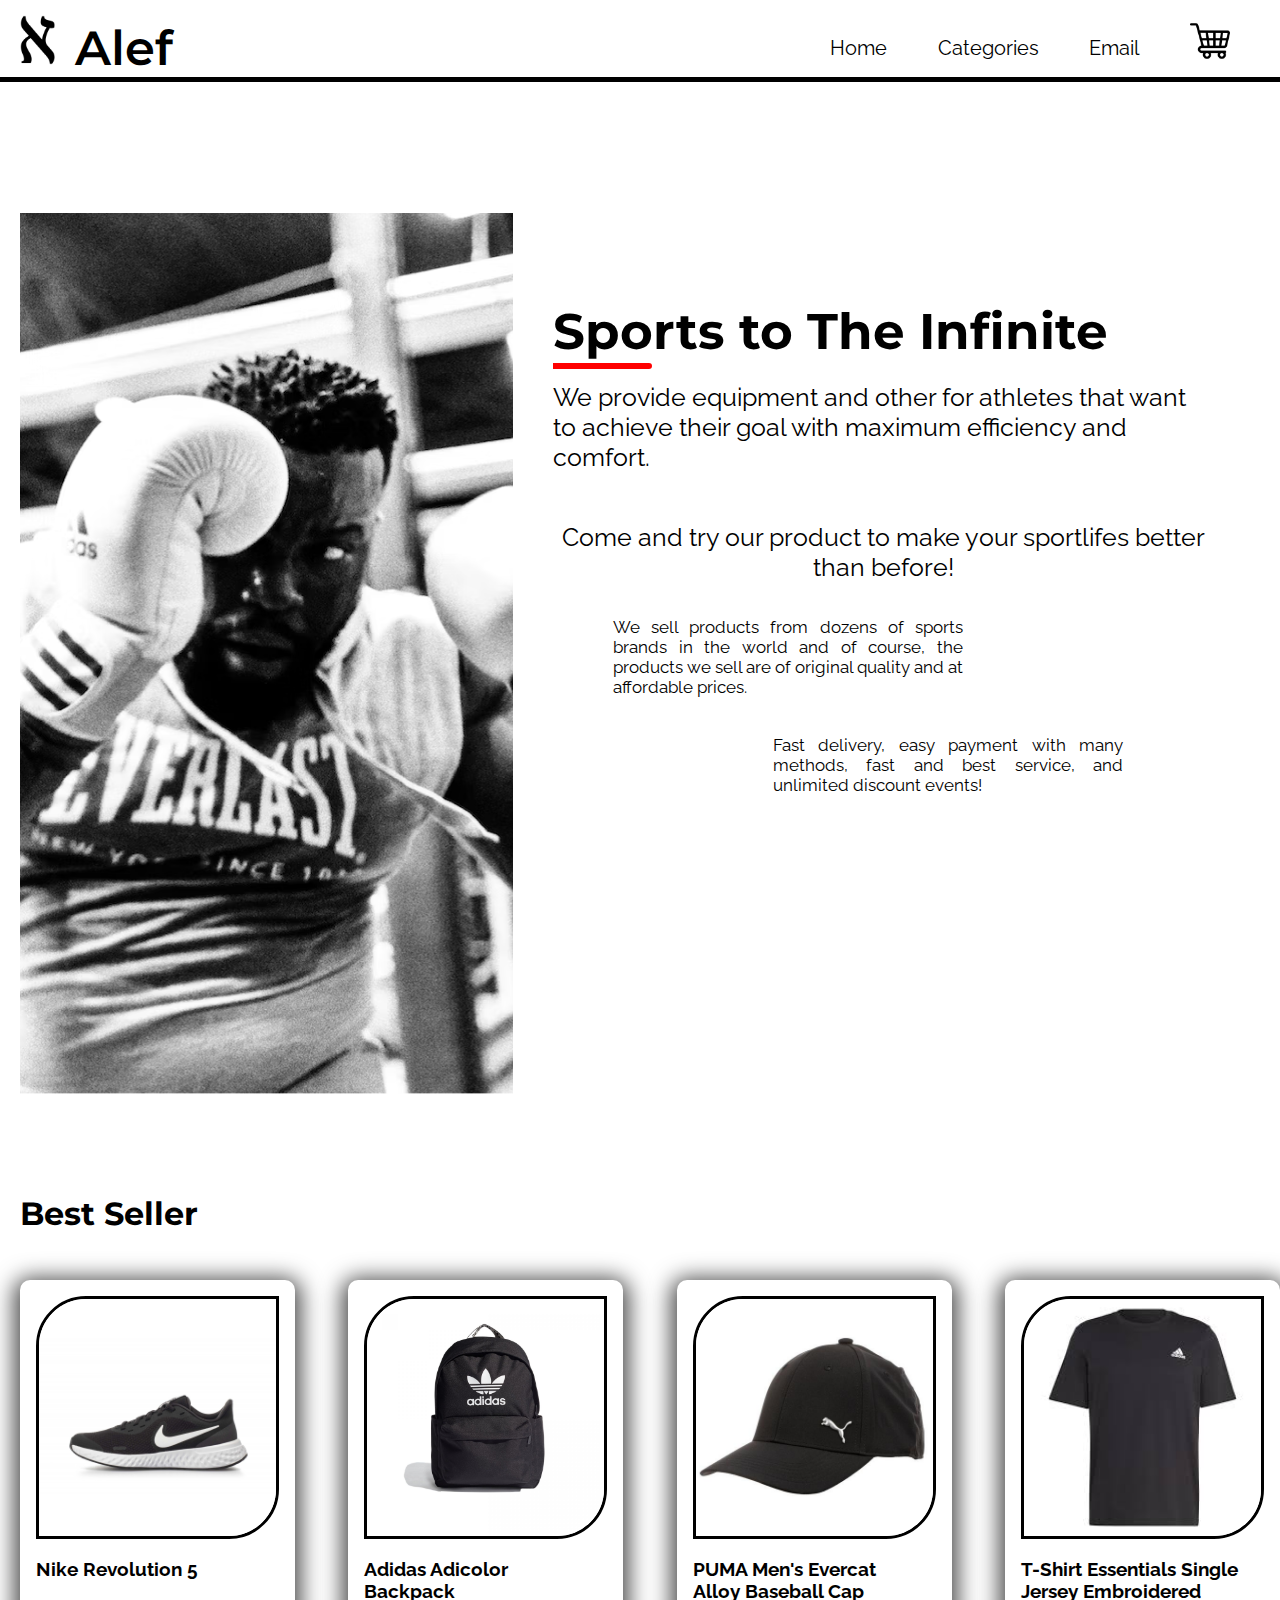
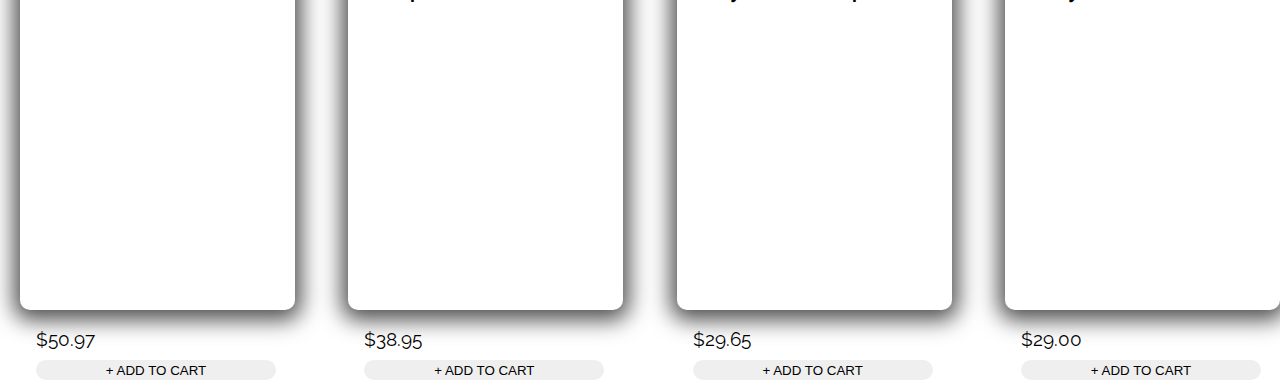
==== pages/index.html @ 3ddbd080 "adding card" ====
<!DOCTYPE html>
<html lang="en">
  <head>
    <meta charset="UTF-8" />
    <meta http-equiv="X-UA-Compatible" content="IE=edge" />
    <meta name="viewport" content="width=device-width, initial-scale=1.0" />
    <title>Alef</title>
    <script src="/Cart.js"></script>
    <link rel="stylesheet" href="/styles.css" />
  </head>
  <body>
    <nav class="navbar">
      <div class="logos">
        <img src="/logos/alev.png" alt="logocoy" class="navlogo" />
        <p class="titlebar">Alef</p>
      </div>
      <div class="navul">
        <a href="#">Home</a>
        <a href="#">Categories</a>
        <a href="#">Email</a>
        <img
          src="/img/shopping-cart.png"
          alt="cart.png"
          id="cartlogo"
          onclick="visi()"
        />
      </div>
    </nav>
    <div class="minicart-items container" id="pop">
      <div class="cart-row cart-titles">
        <h3 class="cart-column">Product</h3>
        <h3 class="cart-column">Name</h3>
        <h3 class="cart-column">Price</h3>
      </div>
      <div class="cart-row">
        <img src="/img/saaaa.jpg" alt="" class="cart-img cart-column" />
        <p class="productname cart-column">Alt-Red</p>
        <p class="price cart-column">$29.99</p>
      </div>
      <div class="cart-row">
        <img src="/img/INter.jpg" alt="" class="cart-img cart-column" />
        <p class="productname cart-column">70-Yunika</p>
        <p class="price cart-column">$15.50</p>
      </div>
      <div class="minicart-footer">
        <div class="Tprice">
          <h1>Total</h1>
          <h2 class="Resprice">$47.00</h2>
        </div>
        <div class="Fbuttons">
          <a href="#" class="whab">Checkout</a>
          <button class="whab btn-danger">Remove All</button>
        </div>
      </div>
    </div>
    <content>
      <div class="content-container">
        <img src="/img/image 3.png" alt="img.png" />
        <div class="right-side">
          <h1>Sports to The Infinite</h1>
          <p>
            We provide equipment and other for athletes that want to achieve
            their goal with maximum efficiency and comfort.
          </p>
          <p class="paragraf-top">
            Come and try our product to make your sportlifes better than before!
          </p><br>
          <div class="paragraf-bottom">
            <p id="p1">
              We sell products from dozens of sports brands in the world and of course, the products we sell are of original quality and at affordable prices.
            </p>
            <br>
            <p id="p2">
              Fast delivery, easy payment with many methods, fast and best service, and unlimited discount events!
            </p>
          </div>
        </div>
      </div>

      <div class="card">
        <h1>Best Seller</h1>
        <div class="card-container">
          <div class="first-card">
            <img src="/img/Nike Revolution 5.jpg" alt="nike.png">
            <h3 class="title-card-column">Nike Revolution 5</h3>
            <p class="price-card-column">$50.97</p>
            <button class="button-card-column">+ ADD TO CART</button>
          </div>
          <div class="second-card">
            <img src="/img/Adidas Adicolor Backpack.jpg" alt="adidas.png">
            <h3 class="title-card-column">Adidas Adicolor Backpack</h3>
            <p class="price-card-column">$38.95</p>
            <button class="button-card-column">+ ADD TO CART</button>
          </div>
          <div class="third-card">
            <img src="/img/PUMA Men's Evercat Alloy.jpg" alt="PUMA.png">
            <h3 class="title-card-column">PUMA Men's Evercat Alloy Baseball Cap</h3>
            <p class="price-card-column">$29.65</p>
            <button class="button-card-column">+ ADD TO CART</button>
          </div>
          <div class="fourth-card">
            <img src="/img/T-Shirt Essentials Single Jersey Embroidered Small Logo.jpg" alt="">
            <h3 class="title-card-column">T-Shirt Essentials Single Jersey Embroidered</h3>
            <p class="price-card-column">$29.00</p>
            <button class="button-card-column">+ ADD TO CART</button>
          </div>
        </div>
      </div>
      
    </content>
  </body>
</html>
---- styles.css ----
@import url("https://fonts.googleapis.com/css2?family=Montserrat:wght@400;500;600;700&family=Raleway:wght@500;600&display=swap");
*,
*::after,
*::before {
  box-sizing: border-box;
  margin: 0;
}
:root {
  --title-font: "Montserrat", sans-serif;
  --scnd-font: "Raleway", sans-serif;
}
.titlebar {
  font-size: 3rem;
  font-weight: 600;
}
.navlogo {
  height: 50px;
  position: relative;
  margin-right: 20px;
}

.navbar {
  margin-top: 15px;
  font-family: var(--title-font);
  display: flex;
  justify-content: space-between;
  border-bottom: 5px black solid;
  align-items: center;
}
.logos {
  margin-left: 20px;
  display: flex;
  align-items: baseline;
  justify-content: space-evenly;
}
a {
  text-decoration: none;
  color: black;
}
.navul {
  width: 500px;
  font-size: 20px;
  color: black;
  display: flex;
  font-family: var(--scnd-font);
  height: 20px;
  justify-content: space-evenly;
}

#cartlogo {
  height: 40px;
  cursor: pointer;
  transition: all 500ms ease-in-out;
  position: relative;
  bottom: 15px;
}

/*~~~~~~~~~~~~~content 1~~~~~~~~~~~~~~~~~~~*/

.content-container {
  display: flex;
  flex-direction: row;
  margin: 131px 0px 0px 20px;
}

.content-container .right-side {
  padding: 0px 0px 0px 40px;
  margin-top: 7%;
  max-width: 700px;
  z-index: -1;
}

.content-container img {
  width: 493px;
  height: 888px;
}

.content-container .right-side h1 {
  padding-bottom: 20px;
  font-size: 50px;
  font-family: var(--title-font);
  position: relative;
}

.content-container .right-side h1::after {
  content: "";
  border: solid;
  border-color: red;
  border-radius: 0px 100px 100px 0px;
  width: 15%;
  position: absolute;
  display: block;
  margin-top: 1px;
}

.content-container .right-side p {
  font-size: 25px;
  font-family: var(--scnd-font);
}

.content-container .right-side .paragraf-top {
  text-align: center;
  margin-top: 50px;
}

.content-container .right-side .paragraf-bottom {
  max-width: 350px;
  text-align: justify;
  position: relative;
  left: 60px;
  margin-top: 17px;
}

.content-container .right-side .paragraf-bottom #p1 {
  font-size: 17px;
}

.content-container .right-side .paragraf-bottom #p2 {
  font-size: 17px;
  position: relative;
  left: 160px;
  padding-top: 20px;
}

.card {
  font-family: var(--scnd-font);
}

.card h1{
  margin: 93px 0px 47px 20px;
  font-family: var(--title-font);
}

.card-container {
  display: flex;
  justify-content: space-between;
  margin: 0px 0px 0px 20px;
}

.card .card-container h3 {
  max-width: 230px;
}

.card .card-container img {
  width: 243px;
  border: solid black;
  border-radius: 50px 0px 50px 0px;
}

.card-container .first-card {
  height: 70vh;
  padding: 16px;
  border-radius: 10px;
  box-shadow: 0px 4px 22px 6px rgba(0, 0, 0, 0.70);
}

.card-container .second-card {
  height: 70vh;
  padding: 16px;
  border-radius: 10px;
  box-shadow: 0px 4px 22px 6px rgba(0, 0, 0, 0.70);
}

.card-container .third-card {
  height: 70vh;
  padding: 16px;
  border-radius: 10px;
  box-shadow: 0px 4px 22px 6px rgba(0, 0, 0, 0.70);
}

.card-container .fourth-card {
  height: 70vh;
  padding: 16px;
  border-radius: 10px;
  box-shadow: 0px 4px 22px 6px rgba(0, 0, 0, 0.70);
}

.card-container .title-card-column {
  padding-top: 15px;
}

.card-container .price-card-column {
  position: absolute;
  bottom: -1050px;
  font-size: 19px;
}


.card-container .button-card-column {
  border-radius: 15px;
  border-style: none;
  position: absolute;
  width: 240px;
  height: 20px;
  bottom: -1080px;
  justify-content: baseline;
}

.cart-img {
  width: 90px;
}
.minicart-items {
  left: 65%;
  top: 15%;
  visibility: hidden;
  background-color: #eeecec;
  width: 35%;
  padding-top: 0;
  border-radius: 25px;
  border: 5px black solid;
  font-family: var(--scnd-font);
  display: block;
  position: absolute;
  padding: 2rem;
}
.minicart-items.show {
  visibility: visible;
  animation: Fadein 2s both;
}
.minicart-items > :not(:last-child) {
  border-bottom: 2px black solid;
  margin: 0em 0em 2em 0em;
}

@keyframes Fadein {
  from {
    opacity: 0;
  }
  to {
    opacity: 1;
  }
}
.cart-row {
  font-size: 20px;
  display: flex;
  justify-content: space-between;
  align-items: center;
}

.cart-column {
  margin-right: 2rem;
  align-items: center;
}
.minicart-footer > * {
  margin: 2em 0em 2em 0em;
}
.Tprice {
  display: flex;
  justify-content: space-between;
}
.Fbuttons > * {
  margin-inline: 2rem;
}
.Fbuttons {
  display: flex;
  justify-content: center;
  align-items: center;
}
.whab {
  font-weight: 600;
  color: white;
  text-decoration: none;
  padding: 12px 26px 12px 26px;
  background-color: black;
}

#cartlogo.cow {
  transition: 500ms all ease-in-out;
  padding-inline: 10px;
  padding-inline-end: 11px;
  height: 43px;
  border: black 2px solid;
}
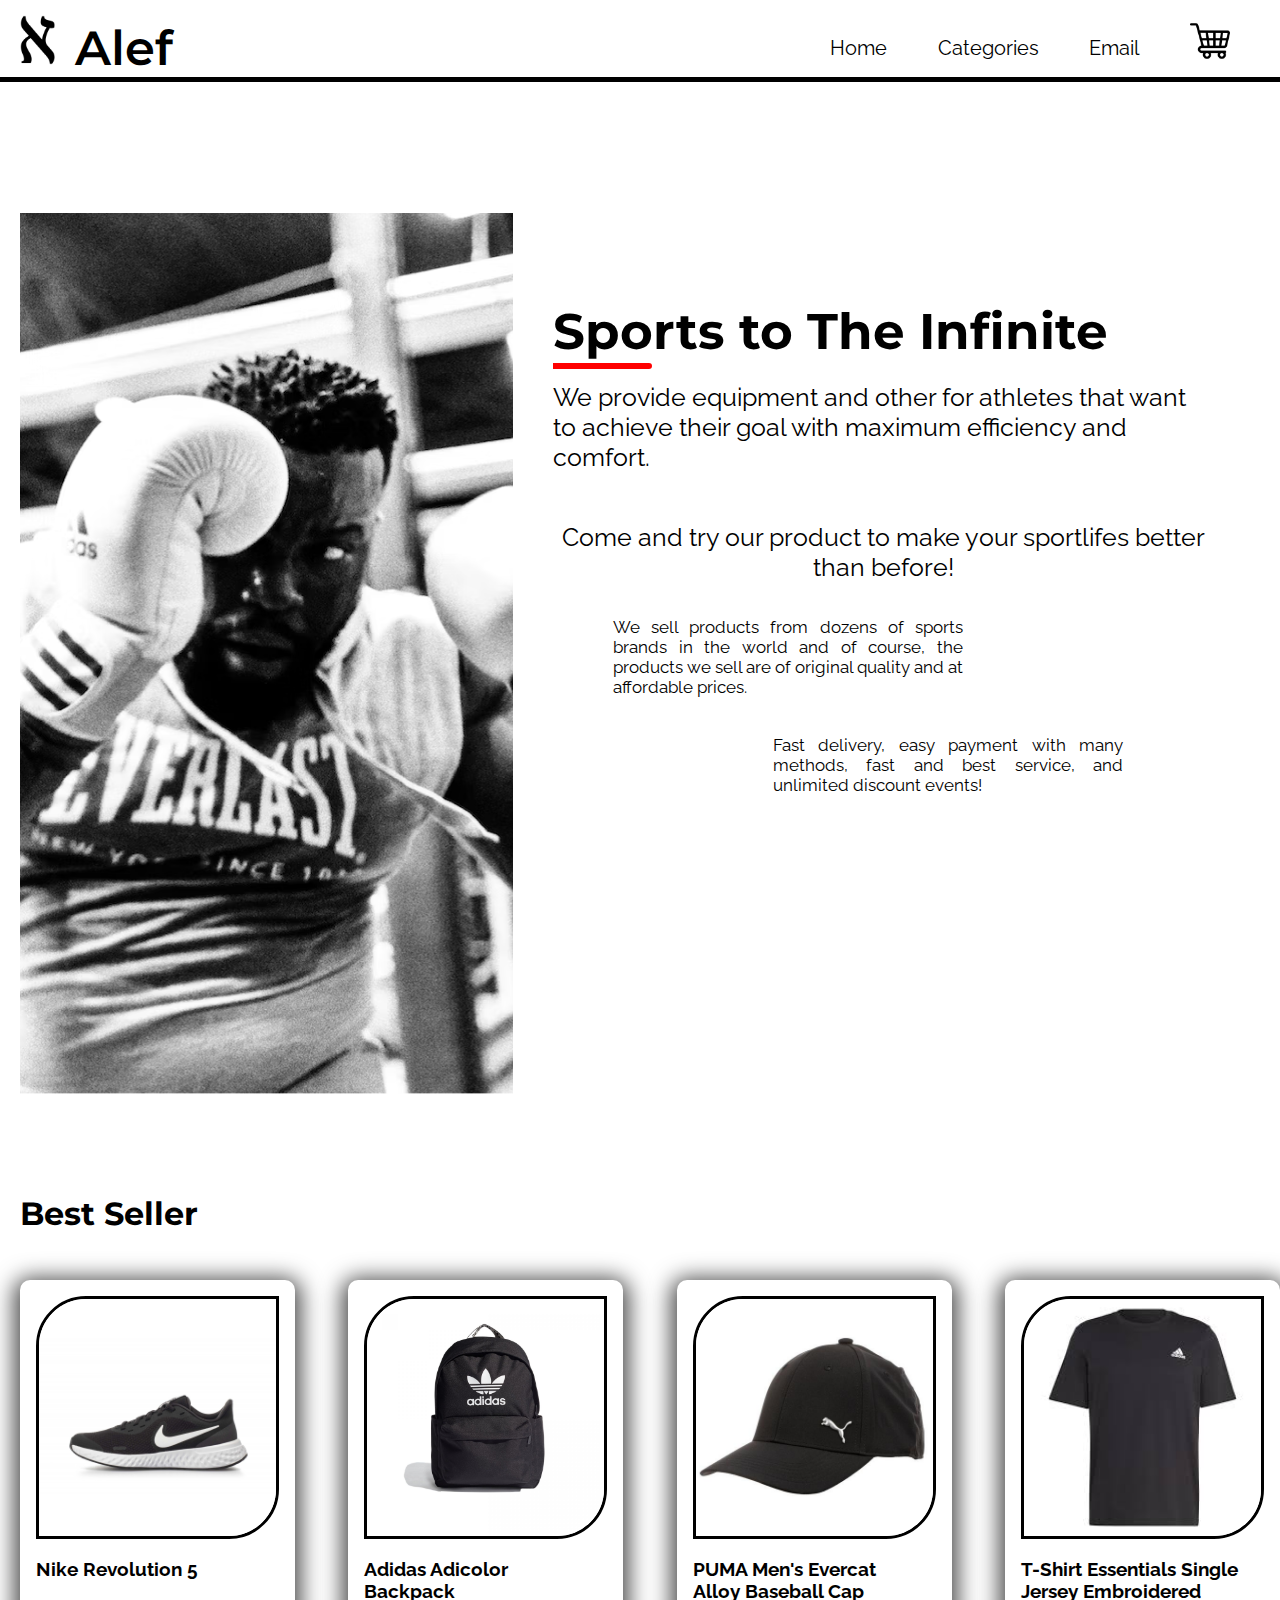
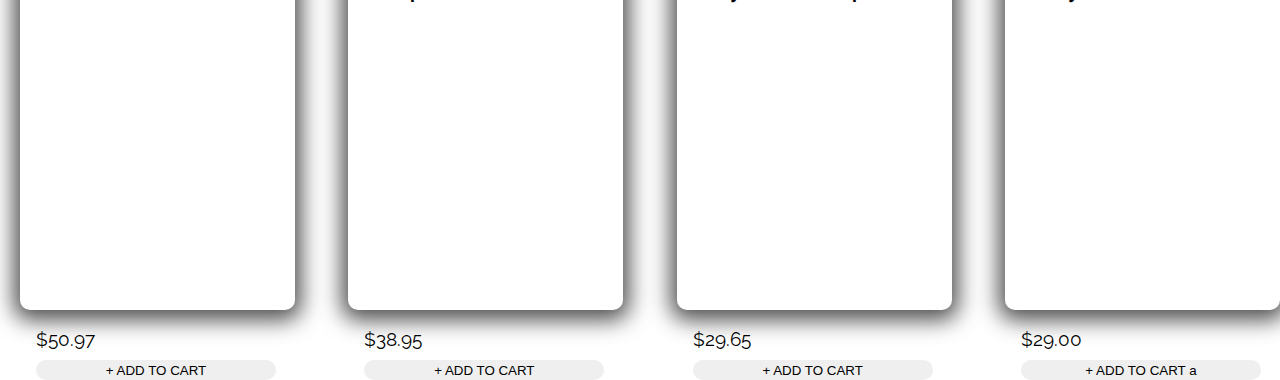
==== commit 9301df3f: "test" ====
--- a/pages/index.html
+++ b/pages/index.html
@@ -102,7 +102,7 @@
             <img src="/img/T-Shirt Essentials Single Jersey Embroidered Small Logo.jpg" alt="">
             <h3 class="title-card-column">T-Shirt Essentials Single Jersey Embroidered</h3>
             <p class="price-card-column">$29.00</p>
-            <button class="button-card-column">+ ADD TO CART</button>
+            <button class="button-card-column">+ ADD TO CART a</button>
           </div>
         </div>
       </div>
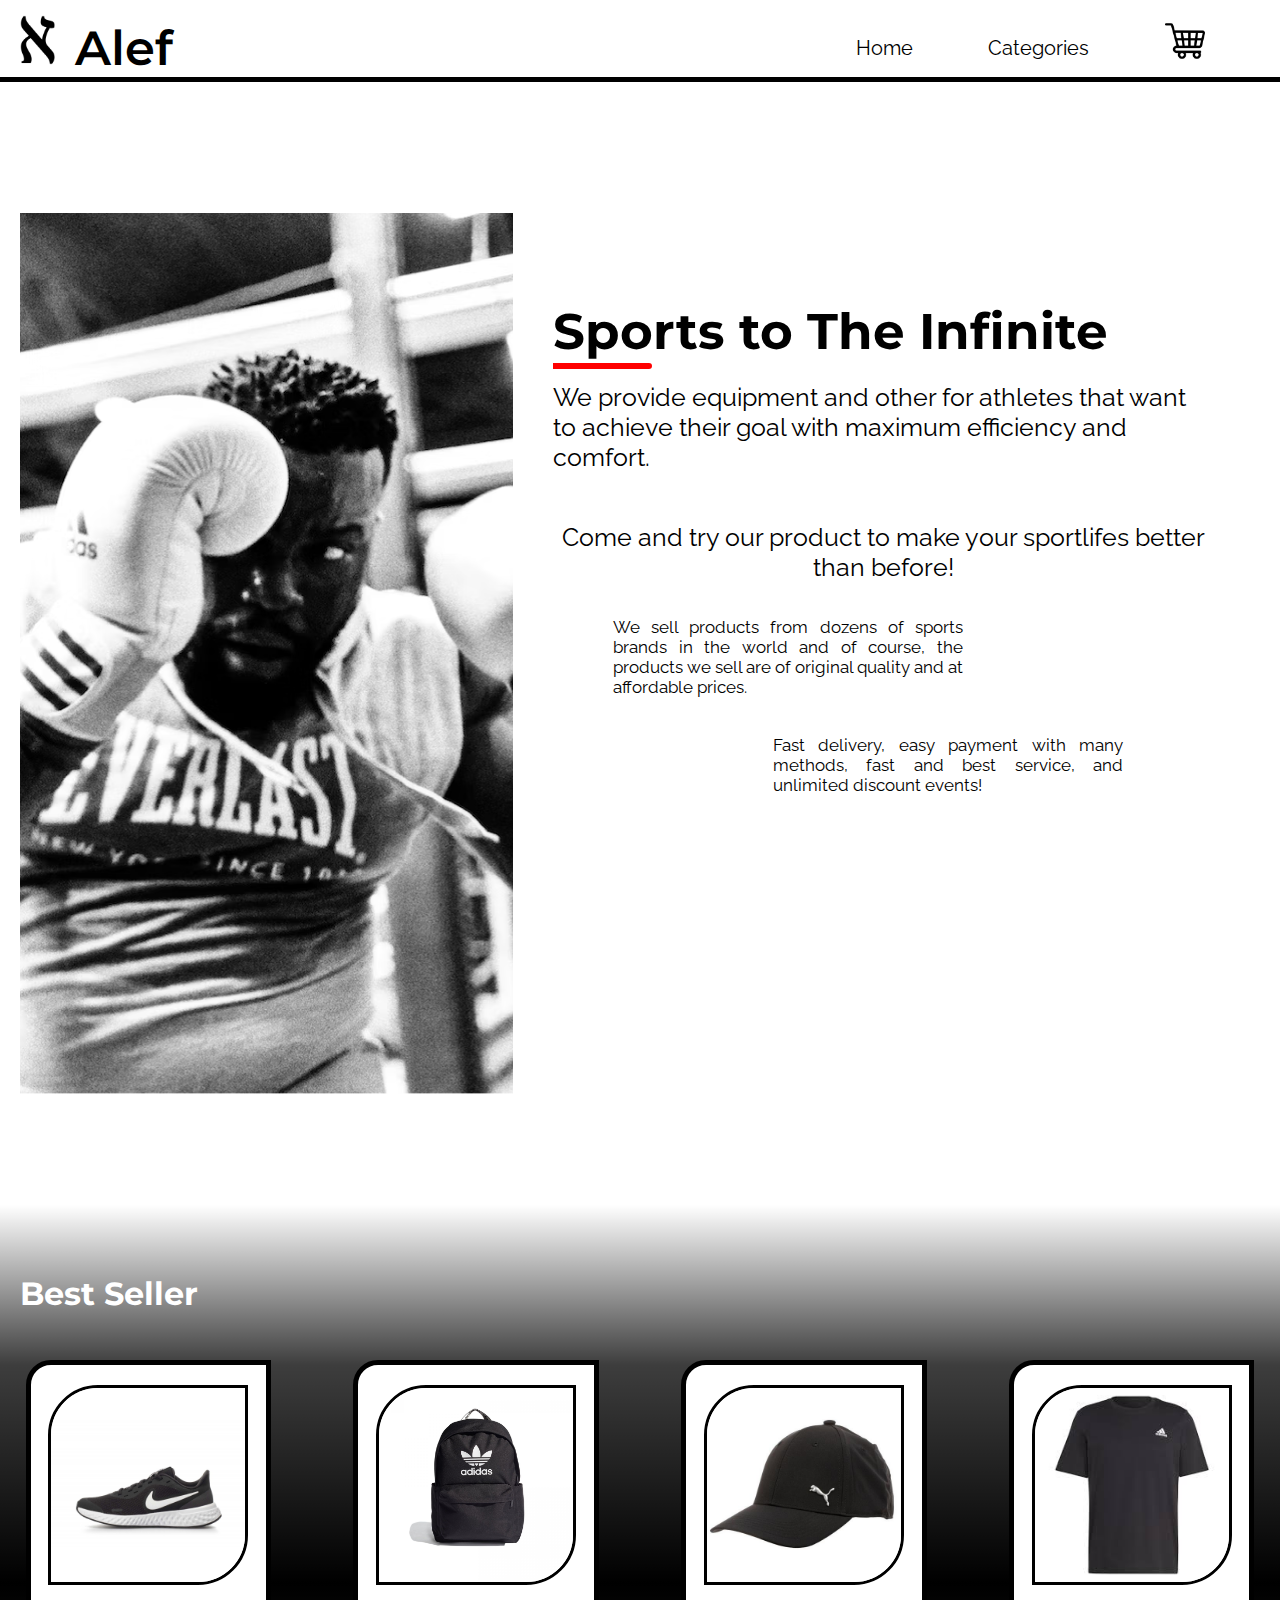
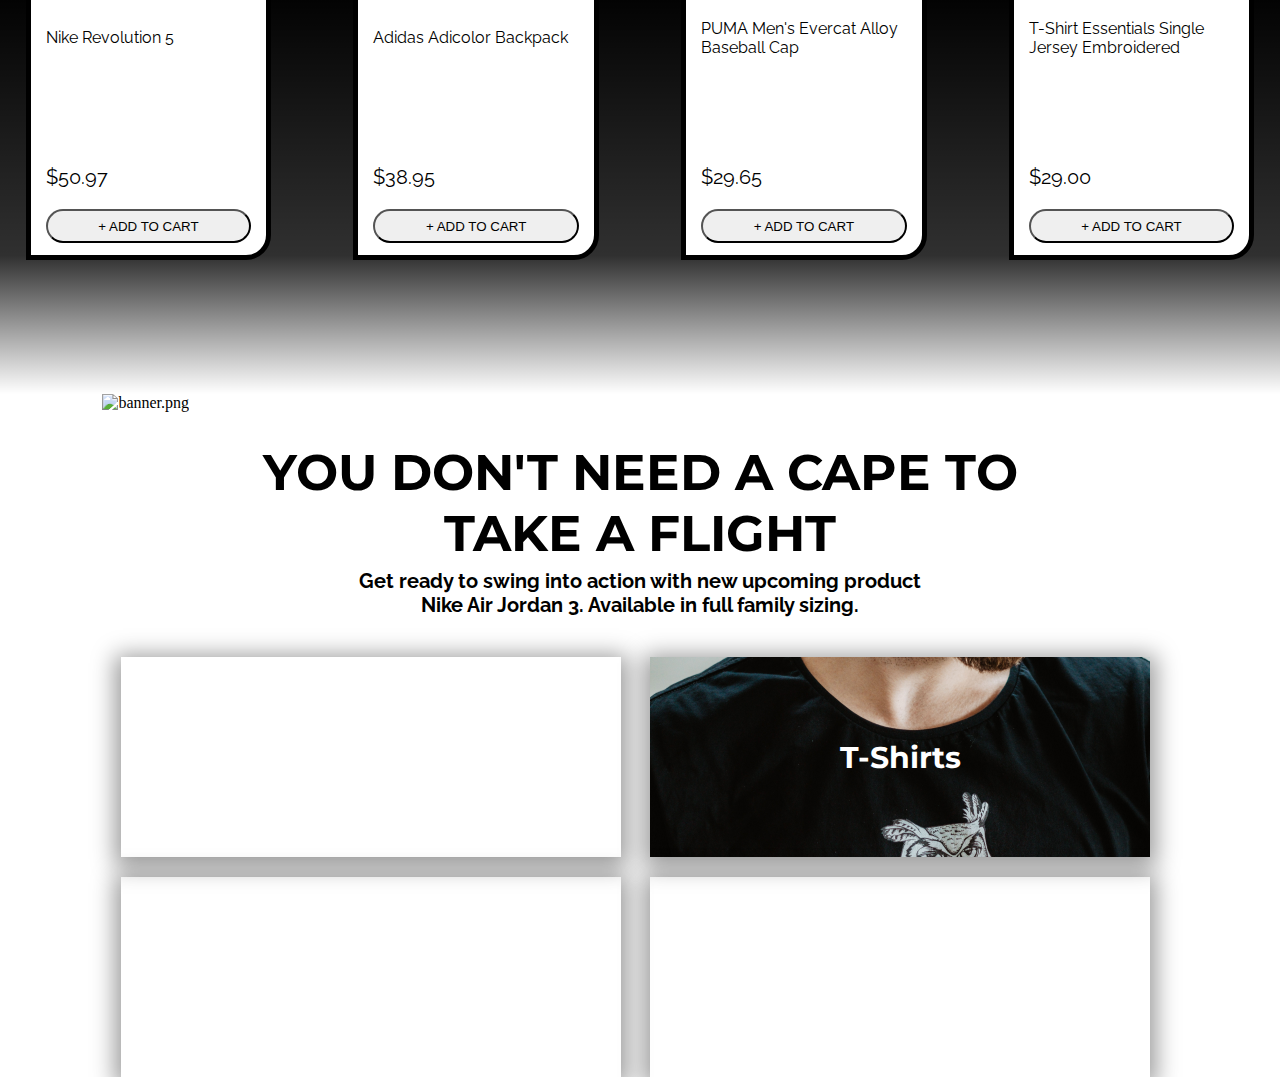
==== commit a581207b: "bikin pages nya" ====
--- a/pages/index.html
+++ b/pages/index.html
@@ -17,7 +17,6 @@
       <div class="navul">
         <a href="#">Home</a>
         <a href="#">Categories</a>
-        <a href="#">Email</a>
         <img
           src="/img/shopping-cart.png"
           alt="cart.png"
@@ -42,6 +41,11 @@
         <p class="productname cart-column">70-Yunika</p>
         <p class="price cart-column">$15.50</p>
       </div>
+      <div class="cart-row">
+        <img src="/img/saaaa.jpg" alt="" class="cart-img cart-column" />
+        <p class="productname cart-column">Alt-Red</p>
+        <p class="price cart-column">$29.99</p>
+      </div>
       <div class="minicart-footer">
         <div class="Tprice">
           <h1>Total</h1>
@@ -53,60 +57,98 @@
         </div>
       </div>
     </div>
-    <content>
-      <div class="content-container">
-        <img src="/img/image 3.png" alt="img.png" />
-        <div class="right-side">
-          <h1>Sports to The Infinite</h1>
-          <p>
-            We provide equipment and other for athletes that want to achieve
-            their goal with maximum efficiency and comfort.
+    <div class="content-container">
+      <img src="/img/image 3.png" alt="img.png" />
+      <div class="right-side">
+        <h1>Sports to The Infinite</h1>
+        <p>
+          We provide equipment and other for athletes that want to achieve their
+          goal with maximum efficiency and comfort.
+        </p>
+        <p class="paragraf-top">
+          Come and try our product to make your sportlifes better than before!
+        </p>
+        <br />
+        <div class="paragraf-bottom">
+          <p id="p1">
+            We sell products from dozens of sports brands in the world and of
+            course, the products we sell are of original quality and at
+            affordable prices.
           </p>
-          <p class="paragraf-top">
-            Come and try our product to make your sportlifes better than before!
-          </p><br>
-          <div class="paragraf-bottom">
-            <p id="p1">
-              We sell products from dozens of sports brands in the world and of course, the products we sell are of original quality and at affordable prices.
-            </p>
-            <br>
-            <p id="p2">
-              Fast delivery, easy payment with many methods, fast and best service, and unlimited discount events!
-            </p>
+          <br />
+          <p id="p2">
+            Fast delivery, easy payment with many methods, fast and best
+            service, and unlimited discount events!
+          </p>
+        </div>
+      </div>
+    </div>
+
+    <div class="card">
+      <h1>Best Seller</h1>
+      <div class="card-container">
+        <div class="card-item">
+          <img src="/img/Nike Revolution 5.jpg" alt="nike.png" />
+          <p class="title-card-column">Nike Revolution 5</p>
+          <div class="card-footer">
+            <p class="price-card-column">$50.97</p>
+            <button class="button-card-column">+ ADD TO CART</button>
+          </div>
+        </div>
+        <div class="card-item">
+          <img src="/img/Adidas Adicolor Backpack.jpg" alt="adidas.png" />
+          <p class="title-card-column">Adidas Adicolor Backpack</p>
+          <div class="card-footer">
+            <p class="price-card-column">$38.95</p>
+            <button class="button-card-column">+ ADD TO CART</button>
+          </div>
+        </div>
+        <div class="card-item">
+          <img src="/img/PUMA Men's Evercat Alloy.jpg" alt="PUMA.png" />
+          <p class="title-card-column">PUMA Men's Evercat Alloy Baseball Cap</p>
+          <div class="card-footer">
+            <p class="price-card-column">$29.65</p>
+            <button class="button-card-column">+ ADD TO CART</button>
+          </div>
+        </div>
+        <div class="card-item">
+          <img
+            src="/img/T-Shirt Essentials Single Jersey Embroidered Small Logo.jpg"
+            alt=""
+          />
+          <p class="title-card-column">
+            T-Shirt Essentials Single Jersey Embroidered
+          </p>
+          <div class="card-footer">
+            <p class="price-card-column">$29.00</p>
+            <button class="button-card-column">+ ADD TO CART</button>
           </div>
         </div>
       </div>
+    </div>
 
-      <div class="card">
-        <h1>Best Seller</h1>
-        <div class="card-container">
-          <div class="first-card">
-            <img src="/img/Nike Revolution 5.jpg" alt="nike.png">
-            <h3 class="title-card-column">Nike Revolution 5</h3>
-            <p class="price-card-column">$50.97</p>
-            <button class="button-card-column">+ ADD TO CART</button>
-          </div>
-          <div class="second-card">
-            <img src="/img/Adidas Adicolor Backpack.jpg" alt="adidas.png">
-            <h3 class="title-card-column">Adidas Adicolor Backpack</h3>
-            <p class="price-card-column">$38.95</p>
-            <button class="button-card-column">+ ADD TO CART</button>
-          </div>
-          <div class="third-card">
-            <img src="/img/PUMA Men's Evercat Alloy.jpg" alt="PUMA.png">
-            <h3 class="title-card-column">PUMA Men's Evercat Alloy Baseball Cap</h3>
-            <p class="price-card-column">$29.65</p>
-            <button class="button-card-column">+ ADD TO CART</button>
-          </div>
-          <div class="fourth-card">
-            <img src="/img/T-Shirt Essentials Single Jersey Embroidered Small Logo.jpg" alt="">
-            <h3 class="title-card-column">T-Shirt Essentials Single Jersey Embroidered</h3>
-            <p class="price-card-column">$29.00</p>
-            <button class="button-card-column">+ ADD TO CART a</button>
-          </div>
-        </div>
+    <div class="sponsor">
+      <img src="/img/banner.jpg" alt="banner.png" class="banner" />
+      <h2 class="title-sponsor">YOU DON'T NEED A CAPE TO TAKE A FLIGHT</h2>
+      <p class="paragraf-sponsor">
+        Get ready to swing into action with new upcoming product Nike Air Jordan
+        3. Available in full family sizing.
+      </p>
+    </div>
+
+    <div class="categories">
+      <div class="categories-container shoes">
+        <a href="Cat-shoes.html" class="paragraf-categories">Shoes</a>
       </div>
-      
-    </content>
+      <div class="categories-container t-shirts">
+        <a href="#" class="paragraf-categories">T-Shirts</a>
+      </div>
+      <div class="categories-container bags">
+        <a href="#" class="paragraf-categories">Bags</a>
+      </div>
+      <div class="categories-container accesories">
+        <a href="#" class="paragraf-categories">Accesories</a>
+      </div>
+    </div>
   </body>
 </html>
--- a/styles.css
+++ b/styles.css
@@ -123,81 +123,164 @@
 }
 
 .card {
-  font-family: var(--scnd-font);
-}
-
-.card h1{
+  height: 800px;
+  font-family: var(--scnd-font);
+  background: linear-gradient(
+    180deg,
+    rgba(0, 0, 0, 0) 1.34%,
+    rgba(0, 0, 0, 0.76) 21.39%,
+    rgba(0, 0, 0, 0.902222) 37.54%,
+    #000000 48.64%,
+    rgba(0, 0, 0, 0.813316) 82.69%,
+    rgba(0, 0, 0, 0) 100%
+  );
+  z-index: -10000000000;
+}
+
+.card h1 {
   margin: 93px 0px 47px 20px;
   font-family: var(--title-font);
+  padding-top: 80px;
+  color: white;
 }
 
 .card-container {
   display: flex;
   justify-content: space-between;
   margin: 0px 0px 0px 20px;
-}
-
-.card .card-container h3 {
-  max-width: 230px;
+  margin-inline: 2%;
 }
 
 .card .card-container img {
-  width: 243px;
+  width: 200px;
+  align-self: center;
   border: solid black;
   border-radius: 50px 0px 50px 0px;
-}
-
-.card-container .first-card {
-  height: 70vh;
-  padding: 16px;
-  border-radius: 10px;
-  box-shadow: 0px 4px 22px 6px rgba(0, 0, 0, 0.70);
-}
-
-.card-container .second-card {
-  height: 70vh;
-  padding: 16px;
-  border-radius: 10px;
-  box-shadow: 0px 4px 22px 6px rgba(0, 0, 0, 0.70);
-}
-
-.card-container .third-card {
-  height: 70vh;
-  padding: 16px;
-  border-radius: 10px;
-  box-shadow: 0px 4px 22px 6px rgba(0, 0, 0, 0.70);
-}
-
-.card-container .fourth-card {
-  height: 70vh;
-  padding: 16px;
-  border-radius: 10px;
-  box-shadow: 0px 4px 22px 6px rgba(0, 0, 0, 0.70);
-}
-
-.card-container .title-card-column {
-  padding-top: 15px;
-}
-
-.card-container .price-card-column {
-  position: absolute;
-  bottom: -1050px;
-  font-size: 19px;
-}
-
-
-.card-container .button-card-column {
-  border-radius: 15px;
-  border-style: none;
-  position: absolute;
-  width: 240px;
-  height: 20px;
-  bottom: -1080px;
-  justify-content: baseline;
+  margin-top: 20px;
+}
+
+.card-item {
+  font-size: max(16px);
+  display: flex;
+  justify-content: space-between;
+  flex-direction: column;
+  width: 20%;
+  height: max(500px);
+  border: 5px solid black;
+  border-radius: 25px 0px 25px 0px;
+  background-color: white;
+}
+
+.card-item > :not(:first-child) {
+  padding: 15px;
+}
+
+.card-item > :not(:nth-child(3)) {
+  justify-content: space-between;
+}
+
+.title-card-column {
+  margin-top: -50px;
+  padding-right: 10px;
+}
+
+.button-card-column {
+  border-radius: 100px;
+  width: 100%;
+  height: 40%;
+}
+
+.price-card-column {
+  font-size: 20px;
+  align-self: baseline;
+  justify-self: baseline;
+}
+
+.card-footer > * {
+  margin-block: 10px;
+}
+
+.sponsor {
+  margin-inline: 8%;
+}
+
+.banner {
+  width: 28cm;
+}
+
+.title-sponsor {
+  margin: auto;
+  font-size: 50px;
+  width: 800px;
+  text-align: center;
+  padding-top: 30px;
+  font-family: var(--title-font);
+}
+
+.paragraf-sponsor {
+  margin: auto;
+  font-size: 20px;
+  width: 600px;
+  text-align: center;
+  padding-top: 5px;
+  font-weight: 700;
+  font-family: var(--scnd-font);
+}
+.paragraf-categories {
+  font-weight: 700;
+  font-size: 30px;
+  color: white;
+}
+.categories {
+  margin-top: 40px;
+  justify-content: center;
+  display: grid;
+  grid-template-columns: repeat(2, 509px);
+  gap: 20px;
+  font-family: var(--title-font);
+}
+
+.categories-container {
+  display: grid;
+  place-items: center;
+  width: 500px;
+  height: 200px;
+  box-shadow: 0px 4px 22px 6px rgba(0, 0, 0, 0.4);
+}
+
+.shoes {
+  background-image: url("/img/shoe.jpeg");
+  background-size: cover;
+  background-repeat: no-repeat;
+}
+
+.t-shirts {
+  background-image: url("img/t-shirt\ categories.jpg");
+  background-size: cover;
+  background-repeat: no-repeat;
+}
+
+.bags {
+  background-image: url("img/categories\ bag.jpg");
+  background-size: cover;
+  background-repeat: no-repeat;
+}
+
+.accesories {
+  background-image: url("img/categories\ accessories.jpg");
+  background-size: cover;
+  background-repeat: no-repeat;
+}
+
+.image-categories {
+  width: 500px;
 }
 
 .cart-img {
-  width: 90px;
+  border-radius: 20px;
+  border: 2px black solid;
+  width: 100px;
+  height: 75px;
 }
 .minicart-items {
   left: 65%;
@@ -211,6 +294,8 @@
   font-family: var(--scnd-font);
   display: block;
   position: absolute;
+  transition: all 1s ease-out;
+  animation: Fadeout 1s;
   padding: 2rem;
 }
 .minicart-items.show {
@@ -222,6 +307,14 @@
   margin: 0em 0em 2em 0em;
 }
 
+@keyframes Fadeout {
+  from {
+    opacity: 1;
+  }
+  to {
+    opacity: 0;
+  }
+}
 @keyframes Fadein {
   from {
     opacity: 0;
@@ -232,6 +325,7 @@
 }
 .cart-row {
   font-size: 20px;
+  padding-bottom: 10px;
   display: flex;
   justify-content: space-between;
   align-items: center;
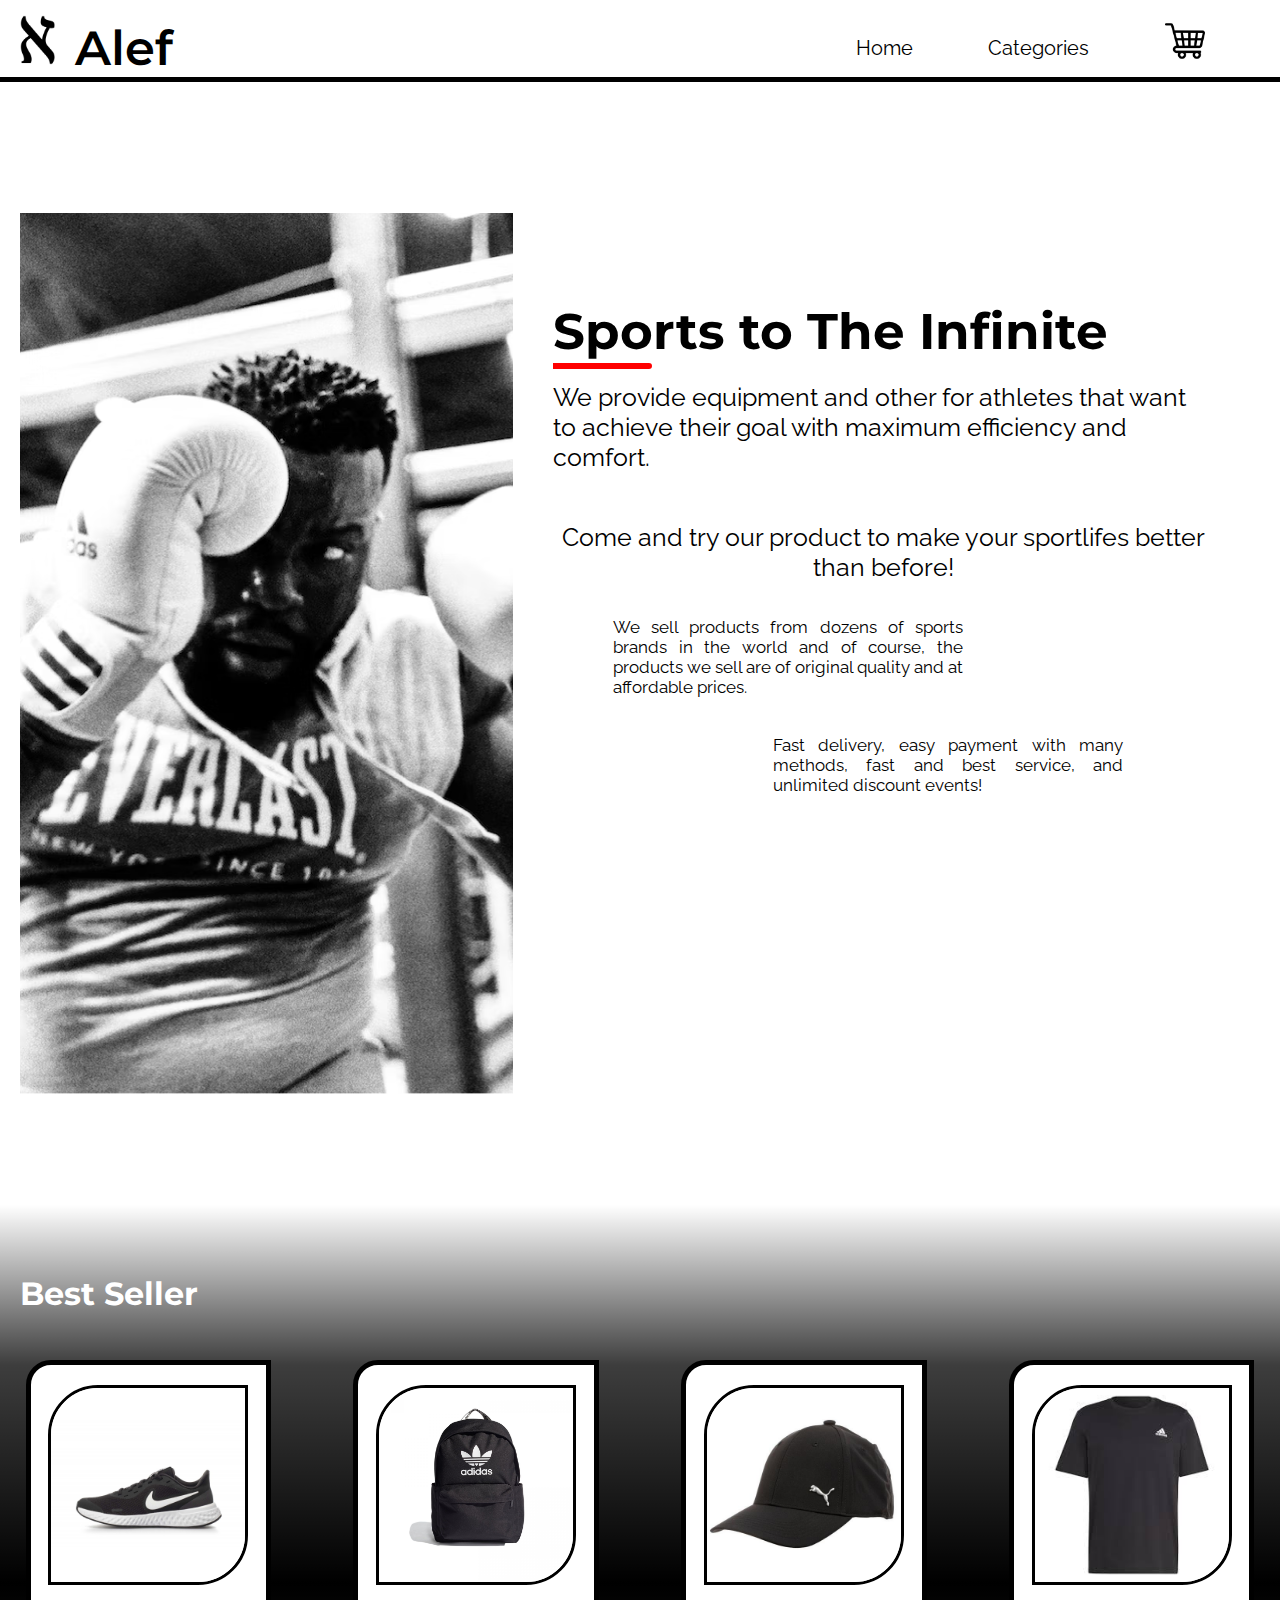
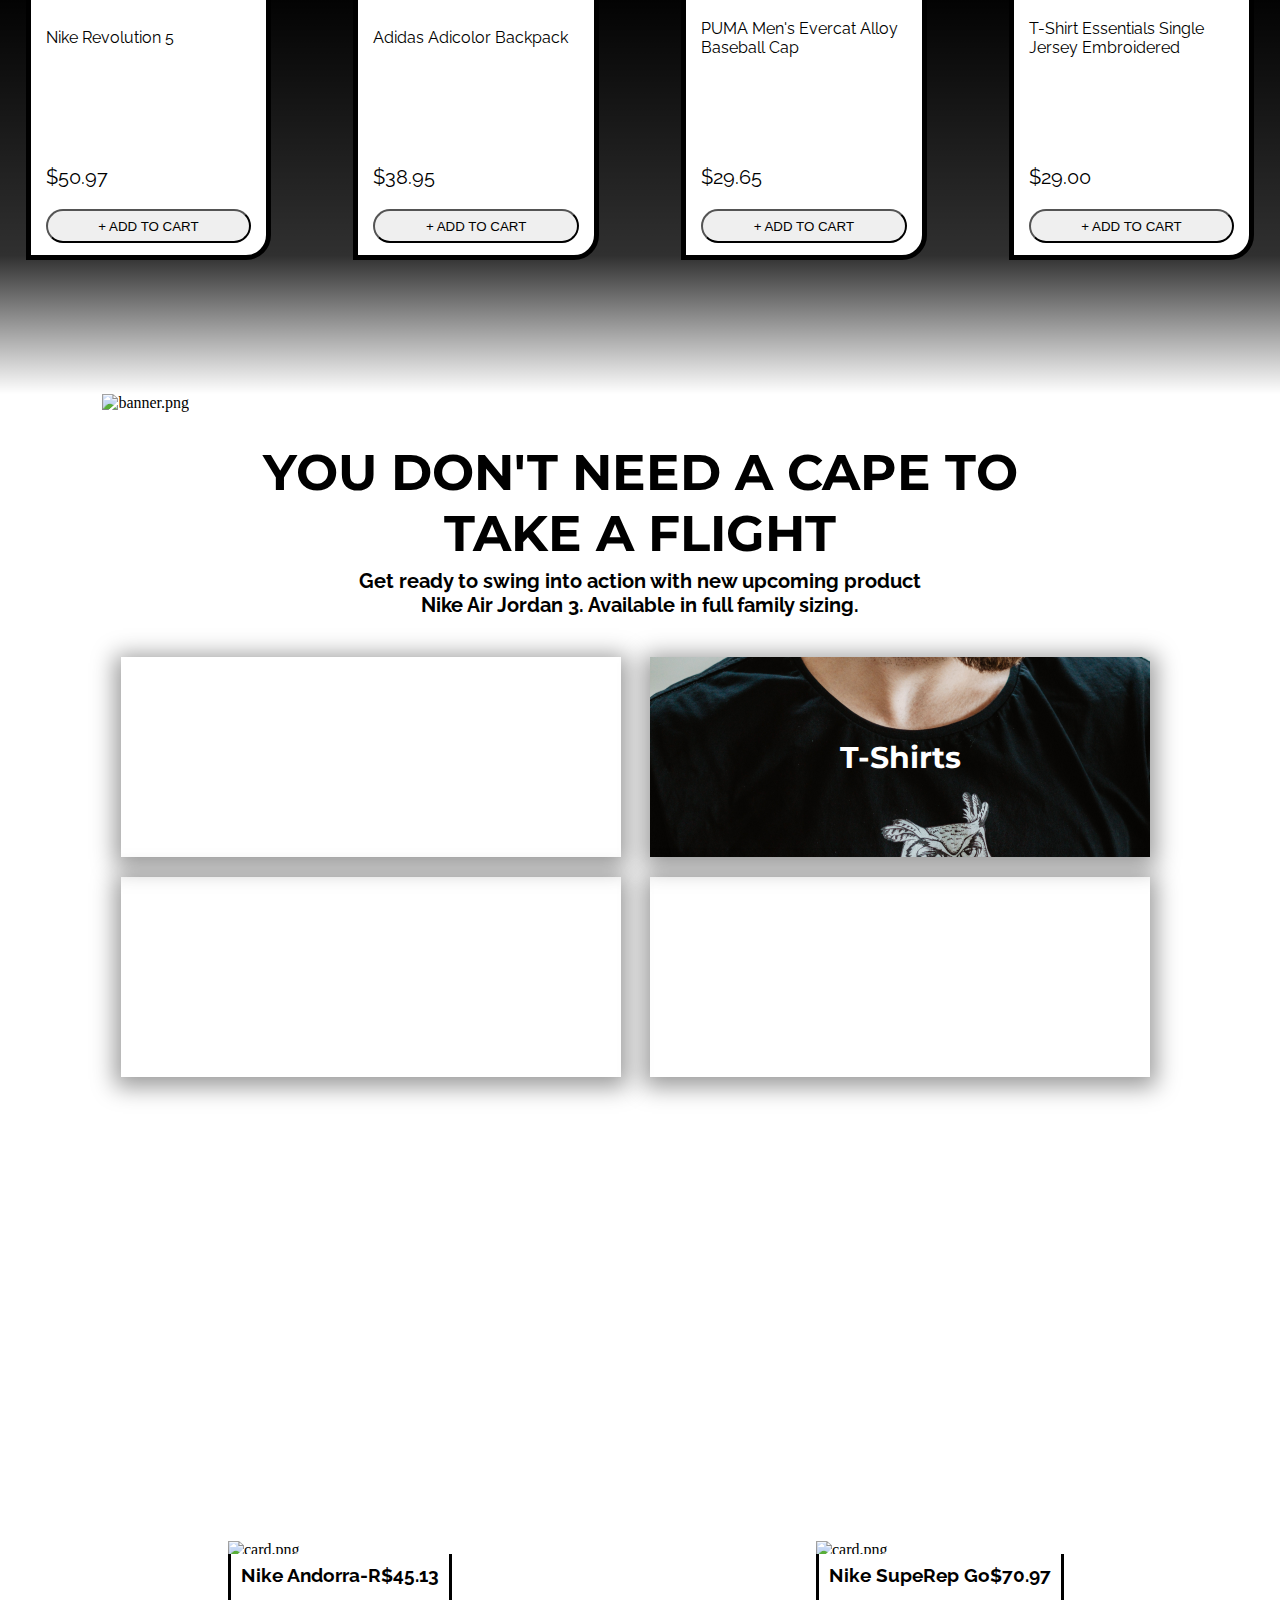
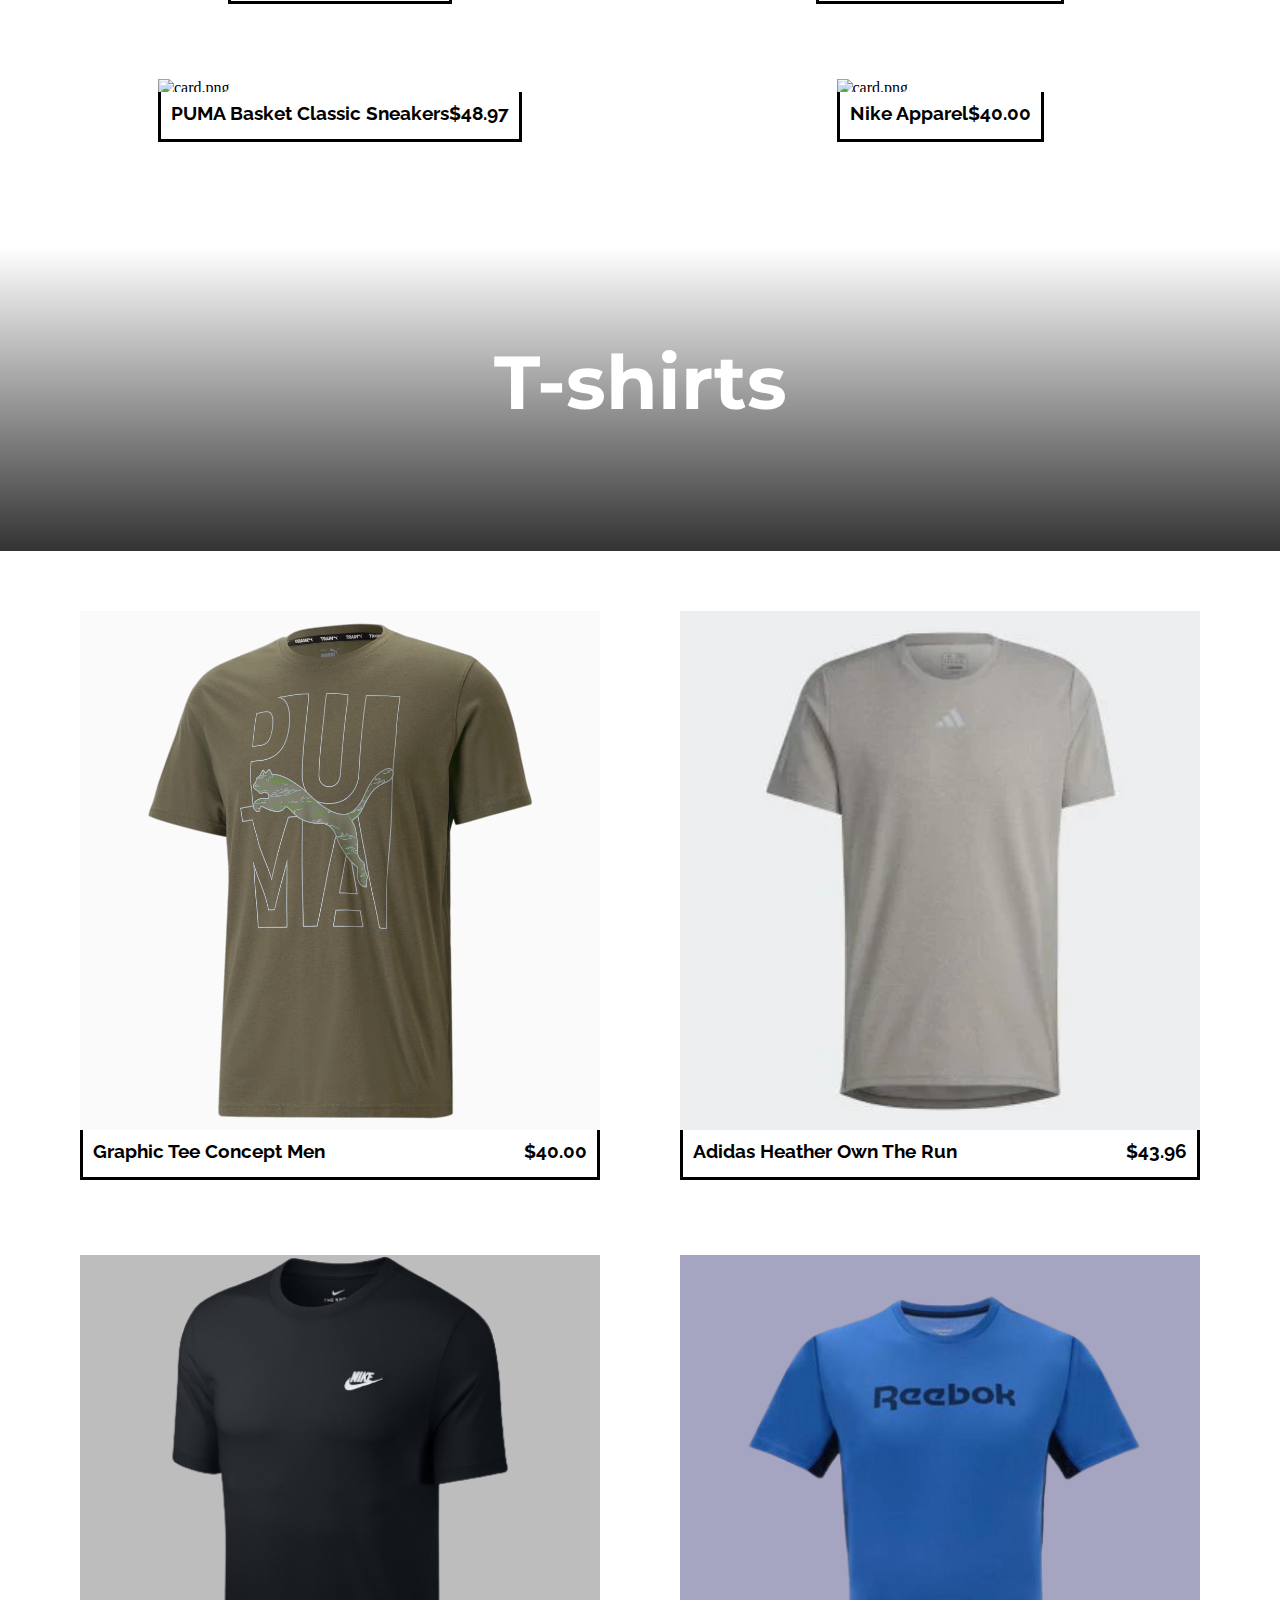
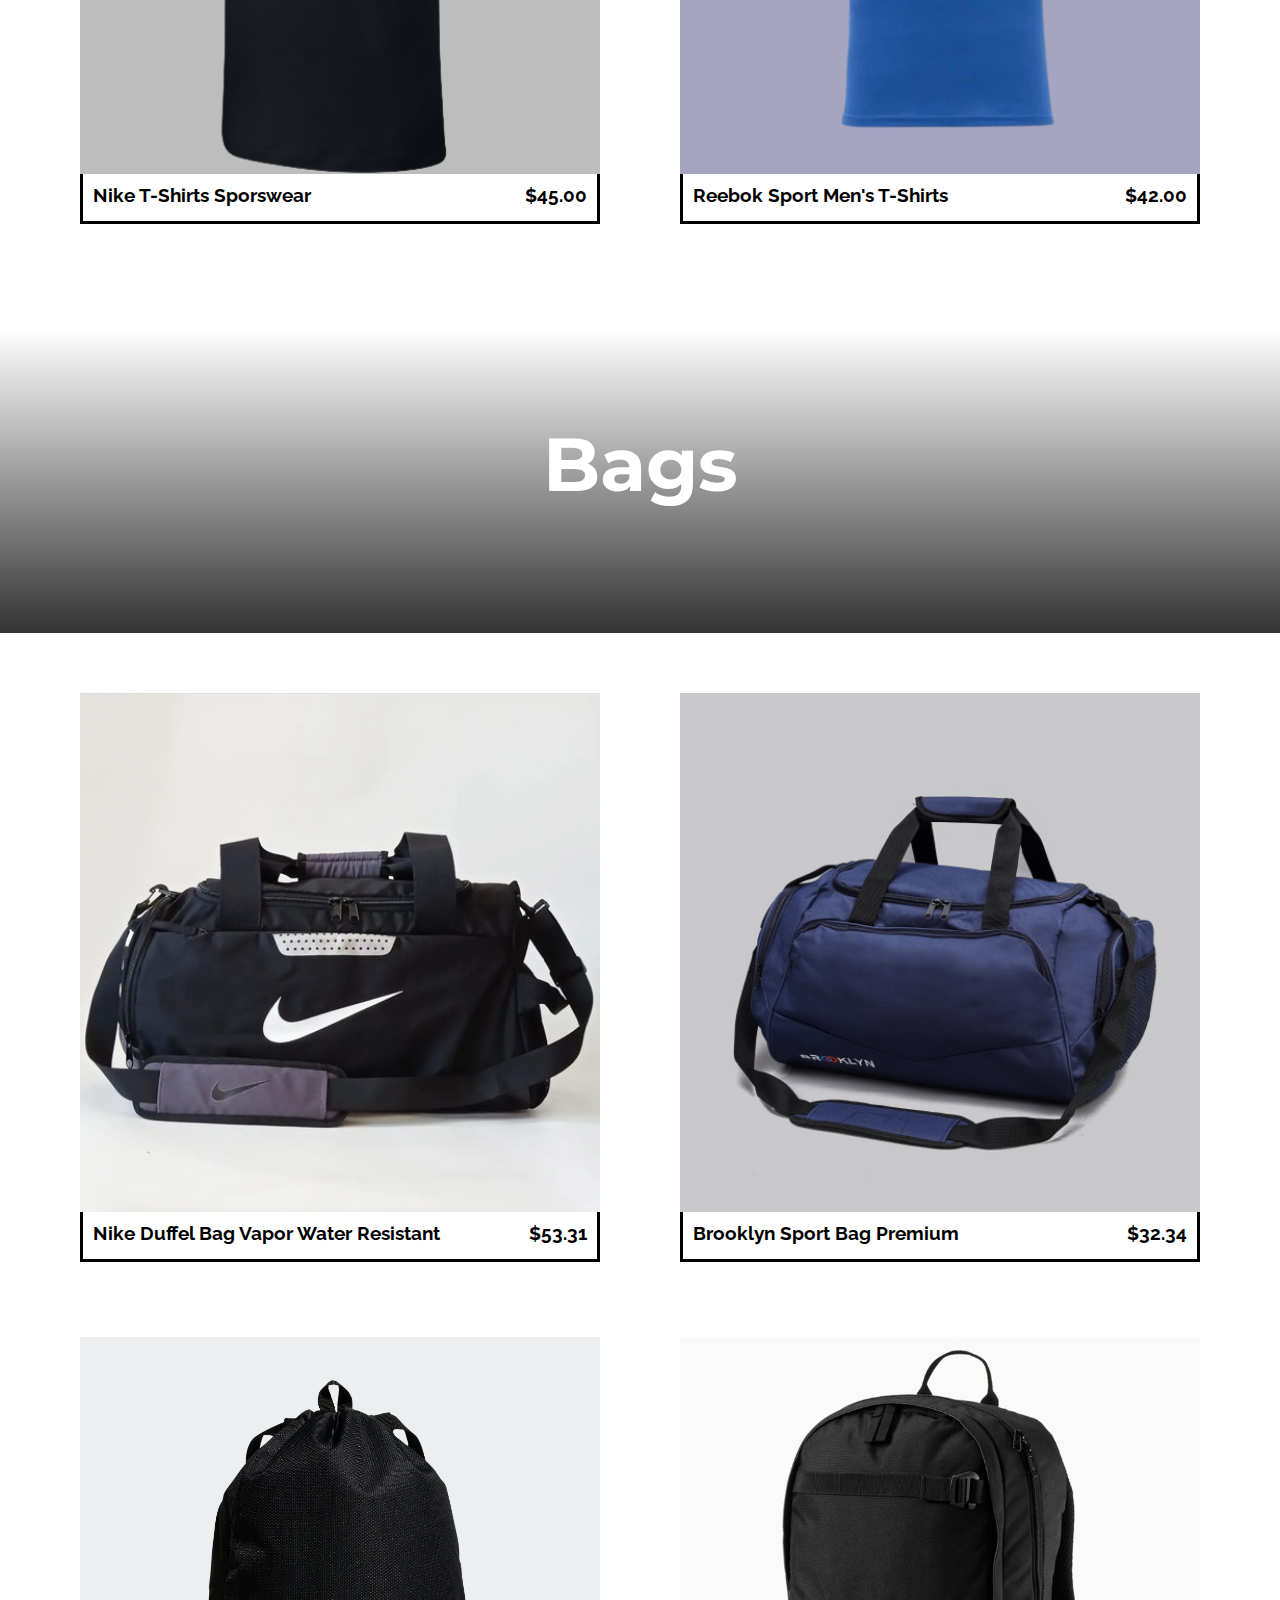
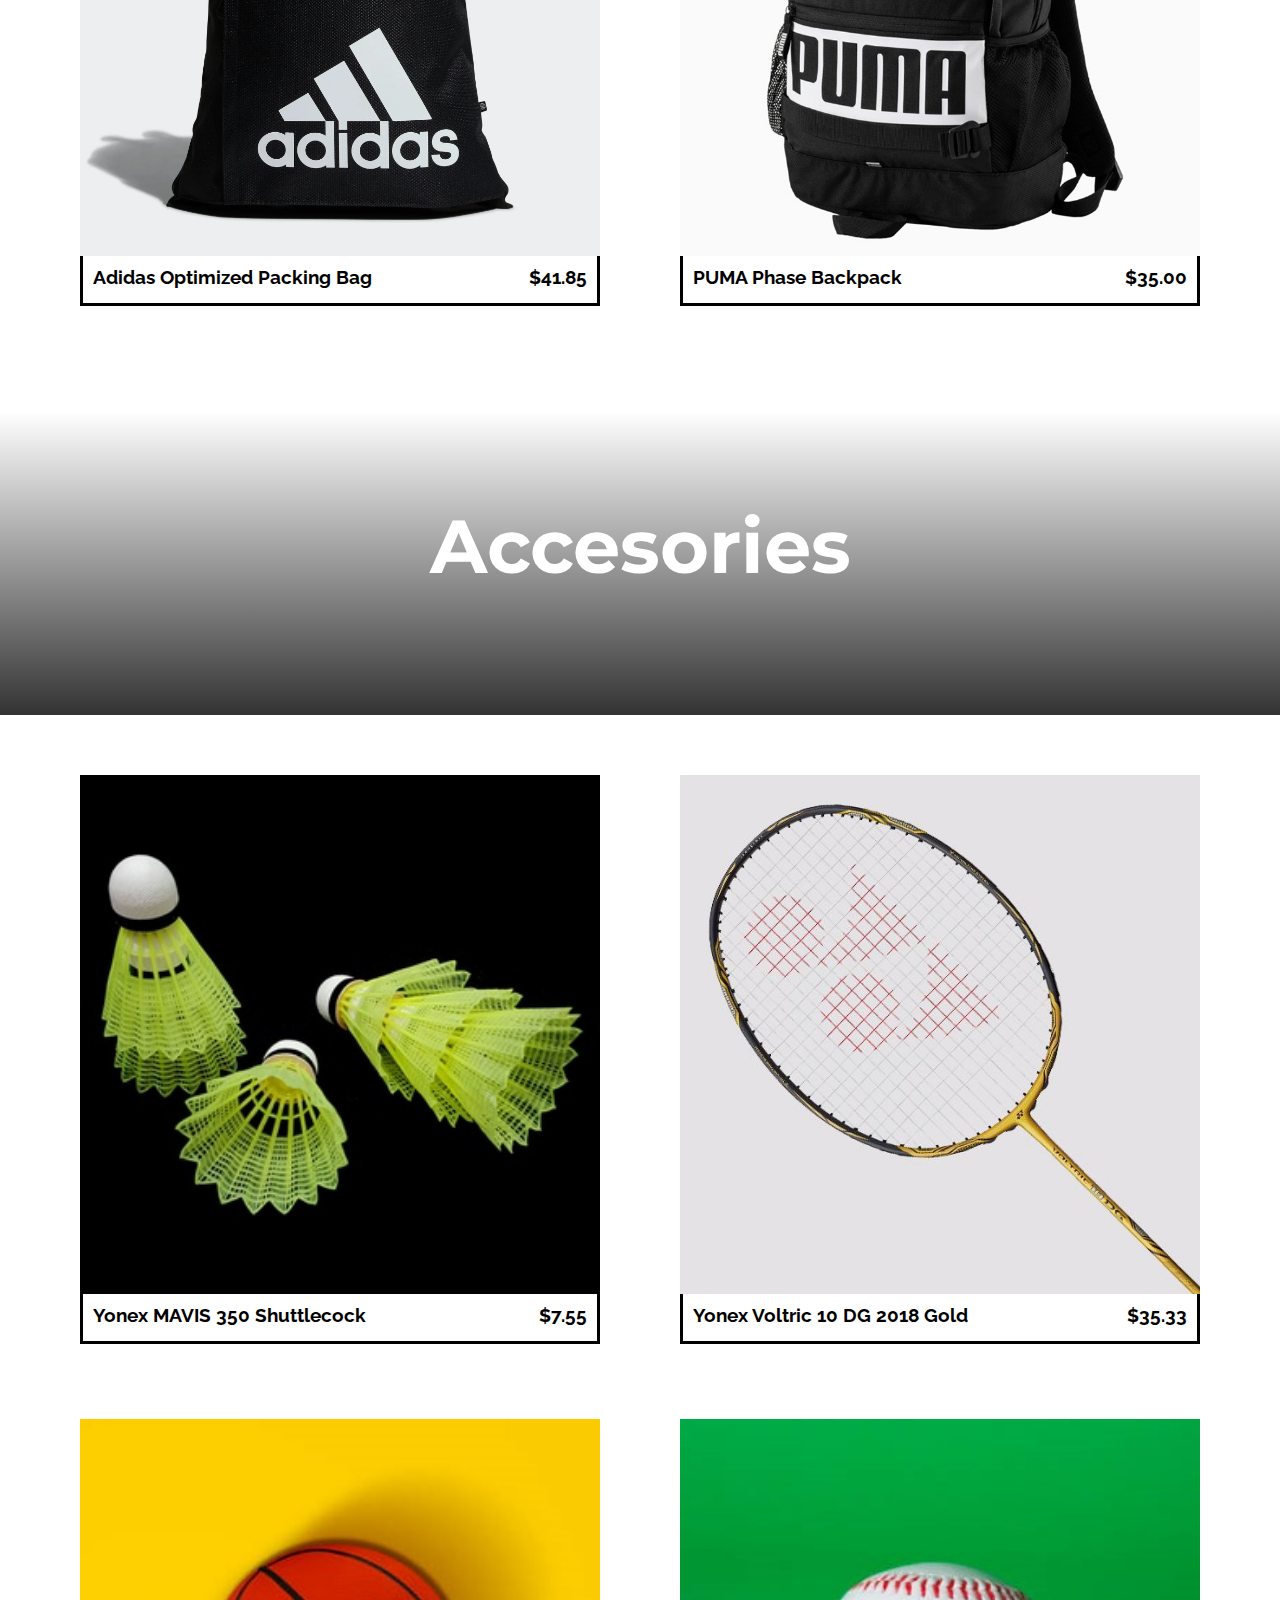
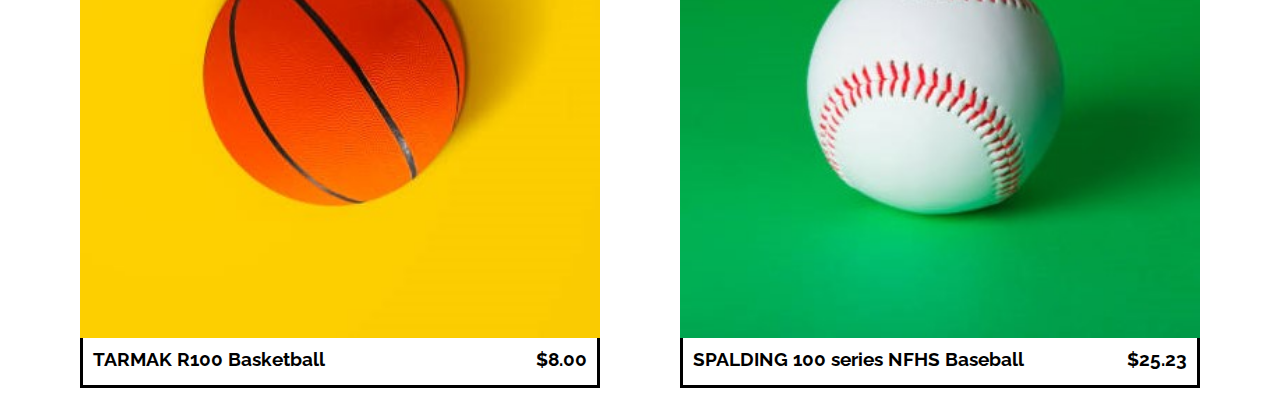
==== commit 182bdb99: "yabi" ====
--- a/pages/index.html
+++ b/pages/index.html
@@ -5,7 +5,6 @@
     <meta http-equiv="X-UA-Compatible" content="IE=edge" />
     <meta name="viewport" content="width=device-width, initial-scale=1.0" />
     <title>Alef</title>
-    <script src="/Cart.js"></script>
     <link rel="stylesheet" href="/styles.css" />
   </head>
   <body>
@@ -27,24 +26,42 @@
     </nav>
     <div class="minicart-items container" id="pop">
       <div class="cart-row cart-titles">
-        <h3 class="cart-column">Product</h3>
-        <h3 class="cart-column">Name</h3>
+        <h3 class="cart-column product-item">Product</h3>
         <h3 class="cart-column">Price</h3>
+        <h3 class="cart-column">Quantity</h3>
       </div>
       <div class="cart-row">
-        <img src="/img/saaaa.jpg" alt="" class="cart-img cart-column" />
-        <p class="productname cart-column">Alt-Red</p>
+        <div class="product-item">
+          <img src="/img/saaaa.jpg" alt="" class="cart-img" />
+          <p class="productname">Alt-Red</p>
+        </div>
         <p class="price cart-column">$29.99</p>
+        <div class="cart-buttonsz">
+          <input type="number" name="item-quantity" id="item-quantity" />
+          <button class="remove-item" id="remove-item">REMOVE</button>
+        </div>
       </div>
       <div class="cart-row">
-        <img src="/img/INter.jpg" alt="" class="cart-img cart-column" />
-        <p class="productname cart-column">70-Yunika</p>
+        <div class="product-item">
+          <img src="/img/INter.jpg" alt="" class="cart-img" />
+          <p class="productname">70-Yunika</p>
+        </div>
         <p class="price cart-column">$15.50</p>
+        <div class="cart-buttonsz">
+          <input type="number" name="item-quantity" id="item-quantity" />
+          <button class="remove-item" id="remove-item">REMOVE</button>
+        </div>
       </div>
       <div class="cart-row">
-        <img src="/img/saaaa.jpg" alt="" class="cart-img cart-column" />
-        <p class="productname cart-column">Alt-Red</p>
+        <div class="product-item">
+          <img src="/img/saaaa.jpg" alt="" class="cart-img" />
+          <p class="productname">Alt-Red</p>
+        </div>
         <p class="price cart-column">$29.99</p>
+        <div class="cart-buttonsz">
+          <input type="number" name="item-quantity" id="item-quantity" />
+          <button class="remove-item" id="remove-item">REMOVE</button>
+        </div>
       </div>
       <div class="minicart-footer">
         <div class="Tprice">
@@ -141,14 +158,287 @@
         <a href="Cat-shoes.html" class="paragraf-categories">Shoes</a>
       </div>
       <div class="categories-container t-shirts">
-        <a href="#" class="paragraf-categories">T-Shirts</a>
+        <a href="Cat-tshirts.html" class="paragraf-categories">T-Shirts</a>
       </div>
       <div class="categories-container bags">
-        <a href="#" class="paragraf-categories">Bags</a>
+        <a href="Cat-bags.html" class="paragraf-categories">Bags</a>
       </div>
       <div class="categories-container accesories">
-        <a href="#" class="paragraf-categories">Accesories</a>
-      </div>
-    </div>
+        <a href="Cat-accesories.html" class="paragraf-categories">Accesories</a>
+      </div>
+    </div>
+
+
+<!------------------------------------------ Cat-shoes ---------------------------------------------------->
+
+<div class="cat-header">
+  <h3 class="title-header background-header-shoes">Shoes</h3>
+</div>
+<div class="cat-card">
+  <div class="cat-card-container">
+    <div class="image-gradient">
+      <button id="Add">+</button>
+      <img src="/img/Rectangle 49.jpg" alt="card.png" />
+    </div>
+    <div class="cat-bottom">
+      <div class="left-side">
+        <h3 class="cat-product-name">Nike Andorra-R</h3>
+      </div>
+      <div class="right-side">
+        <h3 class="cat-product-price">$45.13</h3>
+      </div>
+    </div>
+  </div>
+
+  <div class="cat-card-container">
+    <div class="image-gradient">
+      <button id="Add">+</button>
+      <img src="/img/nike supperep go.jpg" alt="card.png" />
+    </div>
+    <div class="cat-bottom">
+      <div class="left-side">
+        <h3 class="cat-product-name">Nike SupeRep Go</h3>
+      </div>
+      <div class="right-side">
+        <h3 class="cat-product-price">$70.97</h3>
+      </div>
+    </div>
+  </div>
+
+  <div class="cat-card-container">
+    <div class="image-gradient">
+      <button id="Add">+</button>
+      <img src="/img/puma basket classic sneaker.jpg" alt="card.png" />
+    </div>
+    <div class="cat-bottom">
+      <div class="left-side">
+        <h3 class="cat-product-name">PUMA Basket Classic Sneakers</h3>
+      </div>
+      <div class="right-side">
+        <h3 class="cat-product-price">$48.97</h3>
+      </div>
+    </div>
+  </div>
+
+  <div class="cat-card-container">
+    <div class="image-gradient">
+      <button id="Add">+</button>
+      <img src="/img/nike apparel.jpg" alt="card.png" />
+    </div>
+    <div class="cat-bottom">
+      <div class="left-side">
+        <h3 class="cat-product-name">Nike Apparel</h3>
+      </div>
+      <div class="right-side">
+        <h3 class="cat-product-price">$40.00</h3>
+      </div>
+    </div>
+  </div>
+</div>
+
+<!------------------------------------------ Cat-Tshirts ---------------------------------------------------->
+
+<div class="cat-header">
+  <h3 class="title-header background-header-tshirts">T-shirts</h3>
+</div>
+<div class="cat-card">
+  <div class="cat-card-container">
+    <div class="image-gradient">
+      <button id="Add">+</button>
+      <img src="/img/Kaus-Pria-Graphic-Concept.jpg" alt="card.png" id="cat-tshirts">
+    </div>
+    <div class="cat-bottom">
+      <div class="left-side">
+        <h3 class="cat-product-name">Graphic Tee Concept Men</h3>
+      </div>
+      <div class="right-side">
+        <h3 class="cat-product-price">$40.00</h3>
+      </div>
+    </div>
+  </div>
+
+  <div class="cat-card-container">
+    <div class="image-gradient">
+      <button  id="Add">+</button>
+      <img src="/img/Adidas heather own the run.jpg" alt="card.png" id="cat-tshirts">
+    </div>
+    <div class="cat-bottom">
+      <div class="left-side">
+        <h3 class="cat-product-name">Adidas Heather Own The Run</h3>
+      </div>
+      <div class="right-side">
+        <h3 class="cat-product-price">$43.96</h3>
+      </div>
+    </div>
+  </div>
+
+  <div class="cat-card-container">
+    <div class="image-gradient">
+      <button  id="Add">+</button>
+      <img src="/img/Nike tshirts sportswear.png" alt="card.png" id="cat-tshirts">
+    </div>
+    <div class="cat-bottom">
+      <div class="left-side">
+        <h3 class="cat-product-name">Nike T-Shirts Sporswear</h3>
+      </div>
+      <div class="right-side">
+        <h3 class="cat-product-price">$45.00</h3>
+      </div>
+    </div>
+  </div>
+
+  <div class="cat-card-container">
+    <div class="image-gradient">
+      <button  id="Add">+</button>
+      <img src="/img/Reebok Sport Mens tshirts.png" alt="card.png" id="cat-tshirts">
+    </div>
+    <div class="cat-bottom">
+      <div class="left-side">
+        <h3 class="cat-product-name">Reebok Sport Men's T-Shirts</h3>
+      </div>
+      <div class="right-side">
+        <h3 class="cat-product-price">$42.00</h3>
+      </div>
+    </div>
+  </div>
+</div>
+
+<!------------------------------------------ Cat-Bags ---------------------------------------------------->
+
+<div class="cat-header">
+  <h3 class="title-header background-header-bags">Bags</h3>
+</div>
+<div class="cat-card">
+  <div class="cat-card-container">
+    <div class="image-gradient">
+      <button id="Add">+</button>
+      <img src="/img/nike bag.jpg" alt="card.png" />
+    </div>
+    <div class="cat-bottom">
+      <div class="left-side">
+        <h3 class="cat-product-name">Nike Duffel Bag Vapor Water Resistant</h3>
+      </div>
+      <div class="right-side">
+        <h3 class="cat-product-price">$53.31</h3>
+      </div>
+    </div>
+  </div>
+
+  <div class="cat-card-container">
+    <div class="image-gradient">
+      <button id="Add">+</button>
+      <img src="/img/brooklyn bag.jpg" alt="card.png" />
+    </div>
+    <div class="cat-bottom">
+      <div class="left-side">
+        <h3 class="cat-product-name">Brooklyn Sport Bag Premium</h3>
+      </div>
+      <div class="right-side">
+        <h3 class="cat-product-price">$32.34</h3>
+      </div>
+    </div>
+  </div>
+
+  <div class="cat-card-container">
+    <div class="image-gradient">
+      <button id="Add">+</button>
+      <img src="/img/adidas bag.jpg" alt="card.png" />
+    </div>
+    <div class="cat-bottom">
+      <div class="left-side">
+        <h3 class="cat-product-name">Adidas Optimized Packing Bag</h3>
+      </div>
+      <div class="right-side">
+        <h3 class="cat-product-price">$41.85</h3>
+      </div>
+    </div>
+  </div>
+
+  <div class="cat-card-container">
+    <div class="image-gradient">
+      <button id="Add">+</button>
+      <img src="/img/puma bag.jpg" alt="card.png" />
+    </div>
+    <div class="cat-bottom">
+      <div class="left-side">
+        <h3 class="cat-product-name">PUMA Phase Backpack</h3>
+      </div>
+      <div class="right-side">
+        <h3 class="cat-product-price">$35.00</h3>
+      </div>
+    </div>
+  </div>
+</div>
+
+<!------------------------------------------ Cat-Accesories ---------------------------------------------------->
+
+<div class="cat-header">
+  <h3 class="title-header background-header-accesories">Accesories</h3>
+</div>
+<div class="cat-card">
+  <div class="cat-card-container">
+    <div class="image-gradient">
+      <button id="Add">+</button>
+      <img src="/img/yonex.jpg" alt="card.png" />
+    </div>
+    <div class="cat-bottom">
+      <div class="left-side">
+        <h3 class="cat-product-name">Yonex MAVIS 350 Shuttlecock</h3>
+      </div>
+      <div class="right-side">
+        <h3 class="cat-product-price">$7.55</h3>
+      </div>
+    </div>
+  </div>
+
+  <div class="cat-card-container">
+    <div class="image-gradient">
+      <button id="Add">+</button>
+      <img src="/img/yonex raket.jpg" alt="card.png" />
+    </div>
+    <div class="cat-bottom">
+      <div class="left-side">
+        <h3 class="cat-product-name">Yonex Voltric 10 DG 2018 Gold</h3>
+      </div>
+      <div class="right-side">
+        <h3 class="cat-product-price">$35.33</h3>
+      </div>
+    </div>
+  </div>
+
+  <div class="cat-card-container">
+    <div class="image-gradient">
+      <button id="Add">+</button>
+      <img src="/img/basketball 1.jpg" alt="card.png" />
+    </div>
+    <div class="cat-bottom">
+      <div class="left-side">
+        <h3 class="cat-product-name">TARMAK R100 Basketball</h3>
+      </div>
+      <div class="right-side">
+        <h3 class="cat-product-price">$8.00</h3>
+      </div>
+    </div>
+  </div>
+
+  <div class="cat-card-container">
+    <div class="image-gradient">
+      <button id="Add">+</button>
+      <img src="/img/bola kasti 1.jpg" alt="card.png" />
+    </div>
+    <div class="cat-bottom">
+      <div class="left-side">
+        <h3 class="cat-product-name">SPALDING 100 series NFHS Baseball</h3>
+      </div>
+      <div class="right-side">
+        <h3 class="cat-product-price">$25.23</h3>
+      </div>
+    </div>
+  </div>
+</div>
+
+
+    <!-- kasi spasi gede sebelum script js ini! -->
+    <script src="/Cart.js" async></script>
   </body>
 </html>
--- a/styles.css
+++ b/styles.css
@@ -196,6 +196,8 @@
   justify-self: baseline;
 }
 
+/* Categories */
+
 .card-footer > * {
   margin-block: 10px;
 }
@@ -276,18 +278,27 @@
   width: 500px;
 }
 
+/* Categories */
+
+/* Cart */
+
 .cart-img {
   border-radius: 20px;
   border: 2px black solid;
   width: 100px;
   height: 75px;
 }
+
+.minicart-items .product-item {
+  flex-basis: 37%;
+}
 .minicart-items {
-  left: 65%;
+  flex-wrap: wrap;
+  left: 55%;
   top: 15%;
   visibility: hidden;
   background-color: #eeecec;
-  width: 35%;
+  width: 45%;
   padding-top: 0;
   border-radius: 25px;
   border: 5px black solid;
@@ -301,6 +312,7 @@
 .minicart-items.show {
   visibility: visible;
   animation: Fadein 2s both;
+  z-index: 1;
 }
 .minicart-items > :not(:last-child) {
   border-bottom: 2px black solid;
@@ -332,7 +344,6 @@
 }
 
 .cart-column {
-  margin-right: 2rem;
   align-items: center;
 }
 .minicart-footer > * {
@@ -365,3 +376,172 @@
   height: 43px;
   border: black 2px solid;
 }
+
+.product-item {
+  display: flex;
+  align-items: center;
+  align-self: self-start;
+}
+.product-item > :first-child {
+  margin-right: 20px;
+}
+.cart-buttonsz {
+  display: flex;
+}
+.cart-buttonsz > * {
+  margin-inline: 5px;
+}
+.cart-buttonsz input {
+  width: 30px;
+}
+
+.remove-item {
+  color: white;
+  border: none;
+  cursor: pointer;
+  background-color: red;
+  font-style: var(--scnd-font);
+  font-weight: 700;
+  padding: 5px;
+}
+
+/* Cart */
+
+/* ~~~~~~~~~~~~~~~~~~~Cat-shoes~~~~~~~~~~~~~~~~~~~~~ */
+
+.cat-header {
+  display: grid;
+  justify-content: center;
+  color: white;
+  font-family: var(--title-font);
+  font-size: 64px;
+  text-align: center;
+  margin-top: 100px;
+}
+
+.background-header-shoes {
+  background-image: url(img/Rectangle\ 45.jpg);
+  background-size: cover;
+  background-repeat: no-repeat;
+  height: 304px;
+  width: 1440px;
+  padding-top: 90px;
+}
+
+.background-header-bags {
+  background: linear-gradient(
+      360deg,
+      rgba(0, 0, 0, 0.8) 0%,
+      rgba(0, 0, 0, 0) 100%
+    ),
+    url(img/cat-bags.jpg);
+  background-size: cover;
+  background-repeat: no-repeat;
+  height: 304px;
+  width: 1440px;
+  padding-top: 90px;
+}
+
+.background-header-tshirts {
+  background: linear-gradient(
+      360deg,
+      rgba(0, 0, 0, 0.8) 0%,
+      rgba(0, 0, 0, 0) 100%
+    ),
+    url(img/cat-thirts.jpg);
+  background-size: cover;
+  background-repeat: no-repeat;
+  height: 304px;
+  width: 1440px;
+  padding-top: 90px;
+}
+
+.background-header-accesories {
+  background: linear-gradient(
+      360deg,
+      rgba(0, 0, 0, 0.8) 0%,
+      rgba(0, 0, 0, 0) 100%
+    ),
+    url(img/cat-accesories.jpg);
+  background-size: cover;
+  background-repeat: no-repeat;
+  height: 304px;
+  width: 1440px;
+  padding-top: 90px;
+}
+
+.cat-card {
+  display: grid;
+  grid-template-columns: repeat(2, 530px);
+  place-items: center;
+  justify-content: center;
+  margin-top: 60px;
+  gap: 70px;
+}
+
+.image-gradient {
+  position: relative;
+  overflow: hidden;
+}
+.cat-card-container img {
+  transition: 1s all;
+  width: 520px;
+}
+
+.cat-card-container .image-gradient:hover img {
+  transform: scale(1.2);
+  transition: ease-out 1s;
+}
+
+.cat-card-container .image-gradient button {
+  position: absolute;
+  top: 50%;
+  left: 50%;
+  transform: translate(-50%, -50%);
+  background: none;
+  border: none;
+  opacity: 0;
+  z-index: 1;
+}
+#Add {
+  cursor: pointer;
+}
+
+.image-gradient:hover::after {
+  content: "";
+  position: absolute;
+  left: 0;
+  top: 0;
+  width: 100%;
+  height: 100%;
+  background: linear-gradient(
+    360deg,
+    rgba(0, 0, 0, 0.8) 0%,
+    rgba(0, 0, 0, 0) 100%
+  );
+}
+
+.cat-card-container .image-gradient:hover button {
+  opacity: 1;
+  font-size: 70px;
+  color: white;
+}
+
+.cat-bottom {
+  background-color: white;
+  border: 3px solid black;
+  border-top: 0;
+  height: 50px;
+  position: relative;
+  top: -5px;
+  padding: 10px;
+  font-family: var(--scnd-font);
+}
+
+.right-side {
+  float: right;
+}
+
+.left-side {
+  float: left;
+}
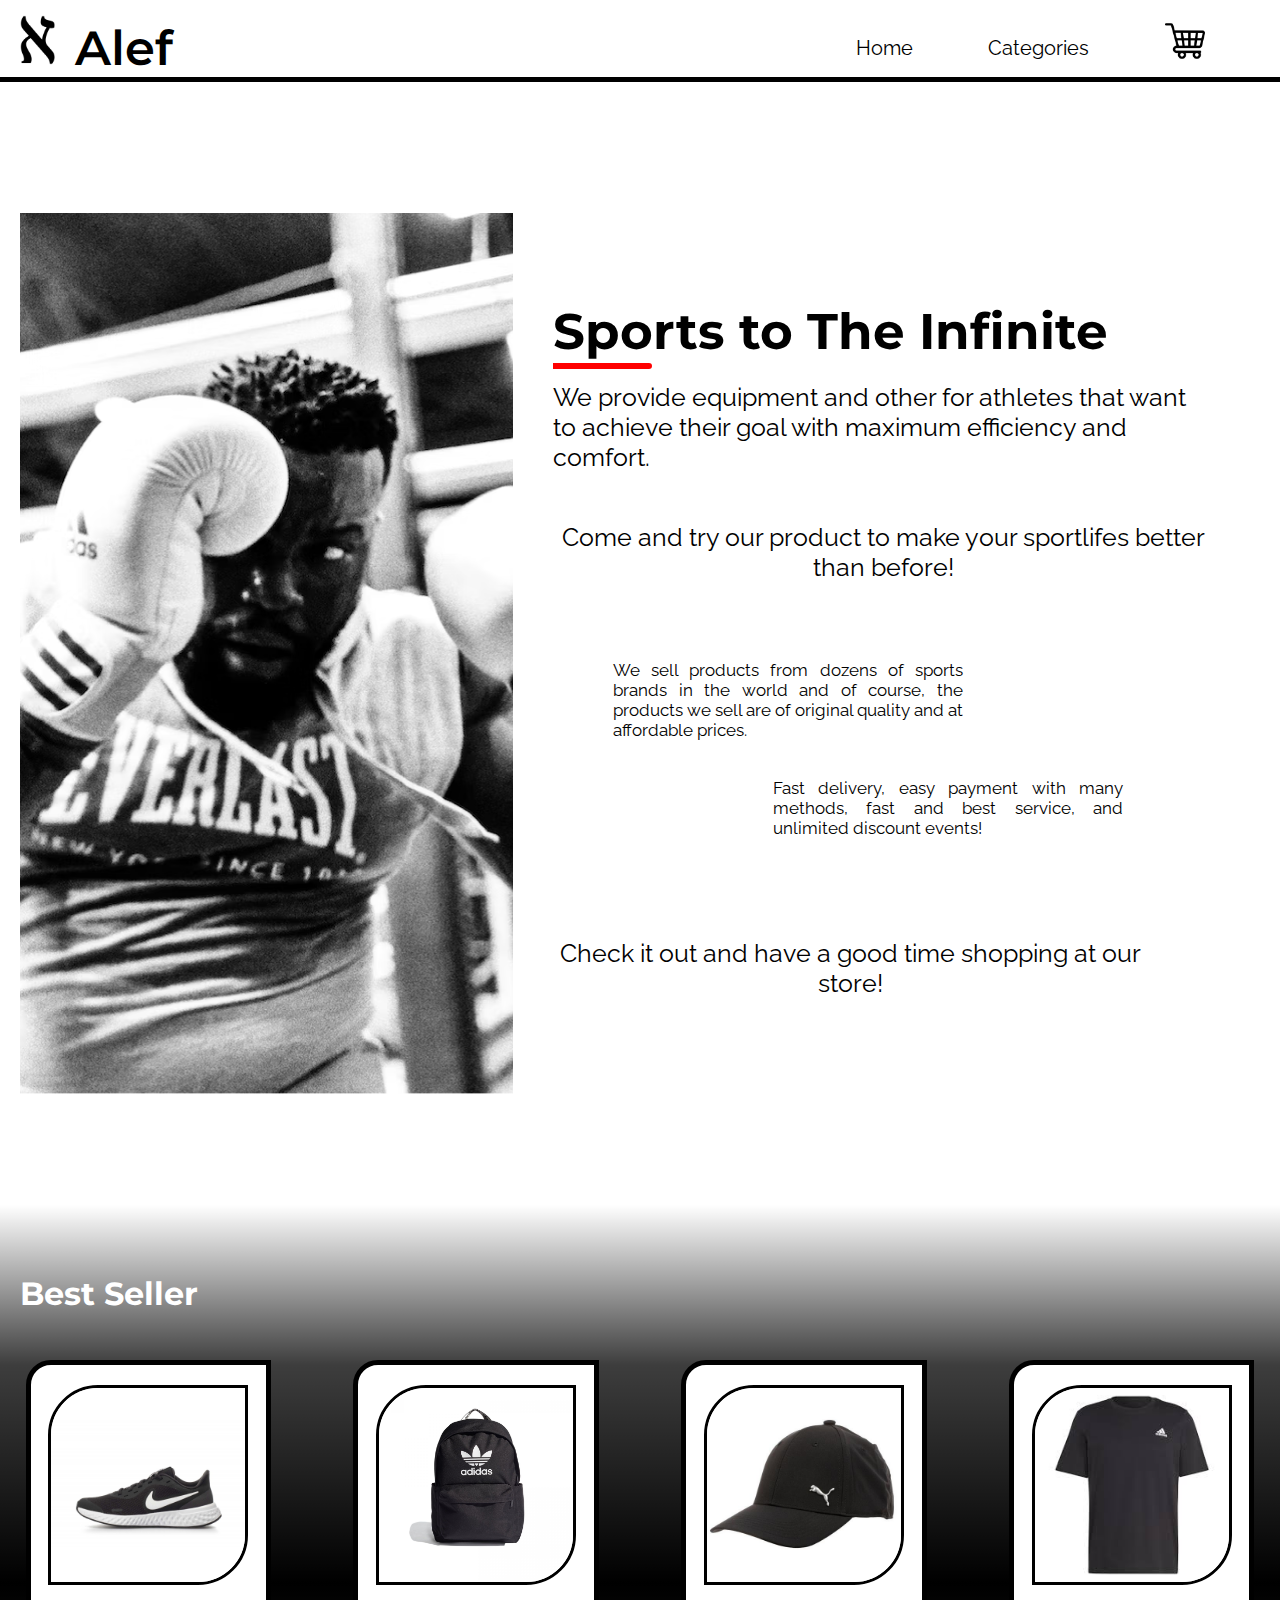
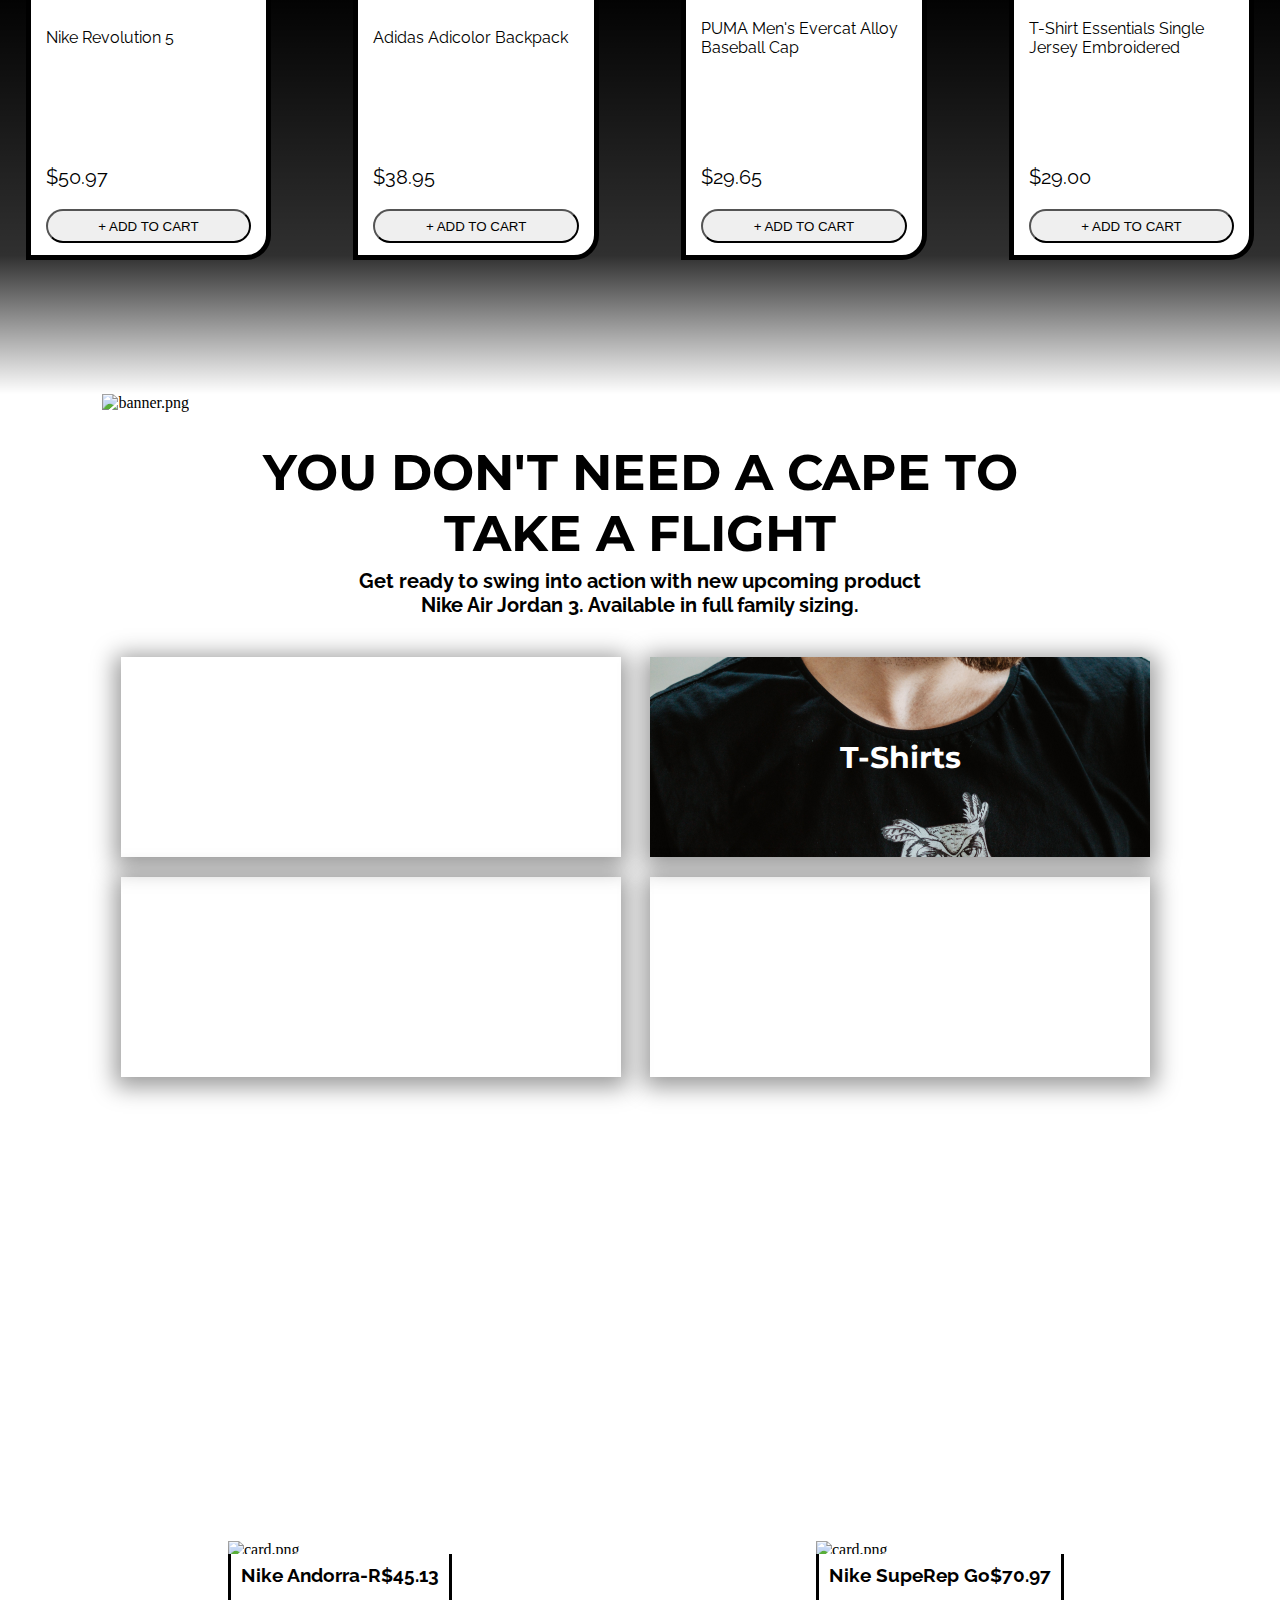
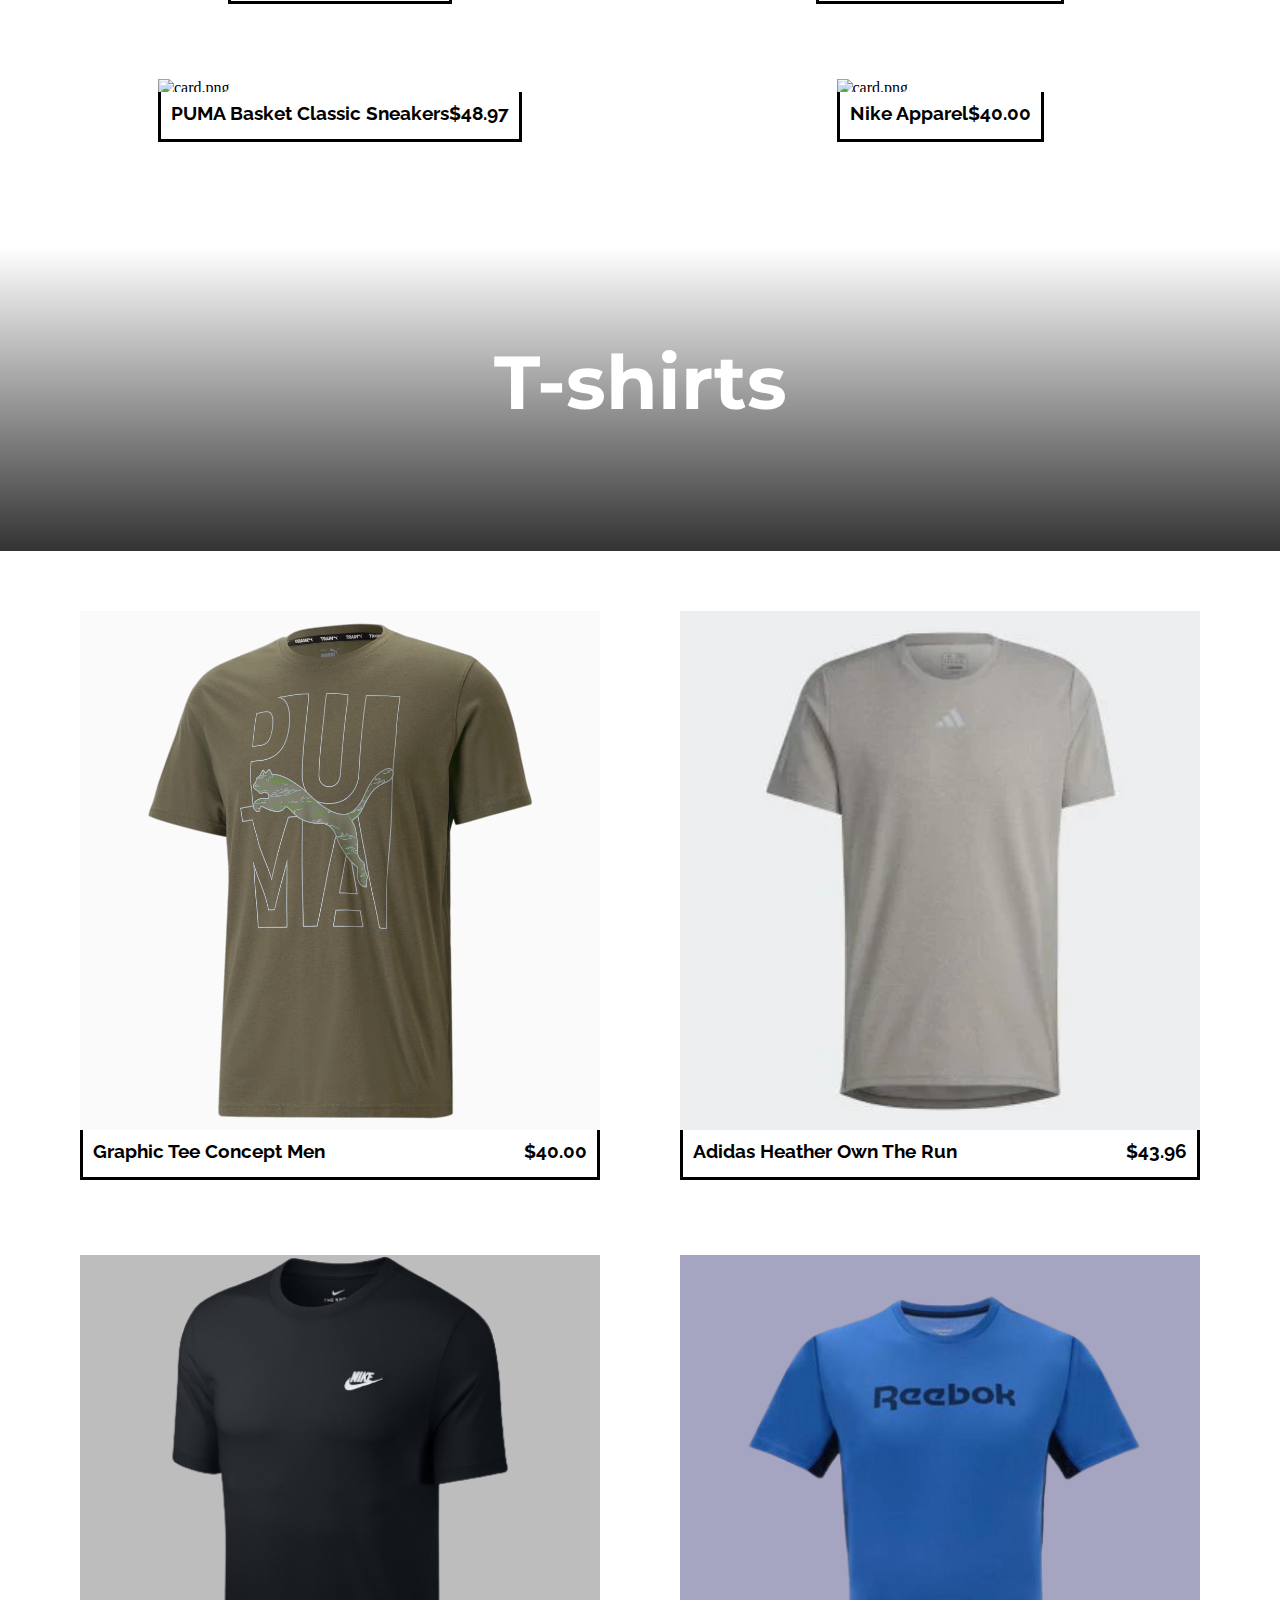
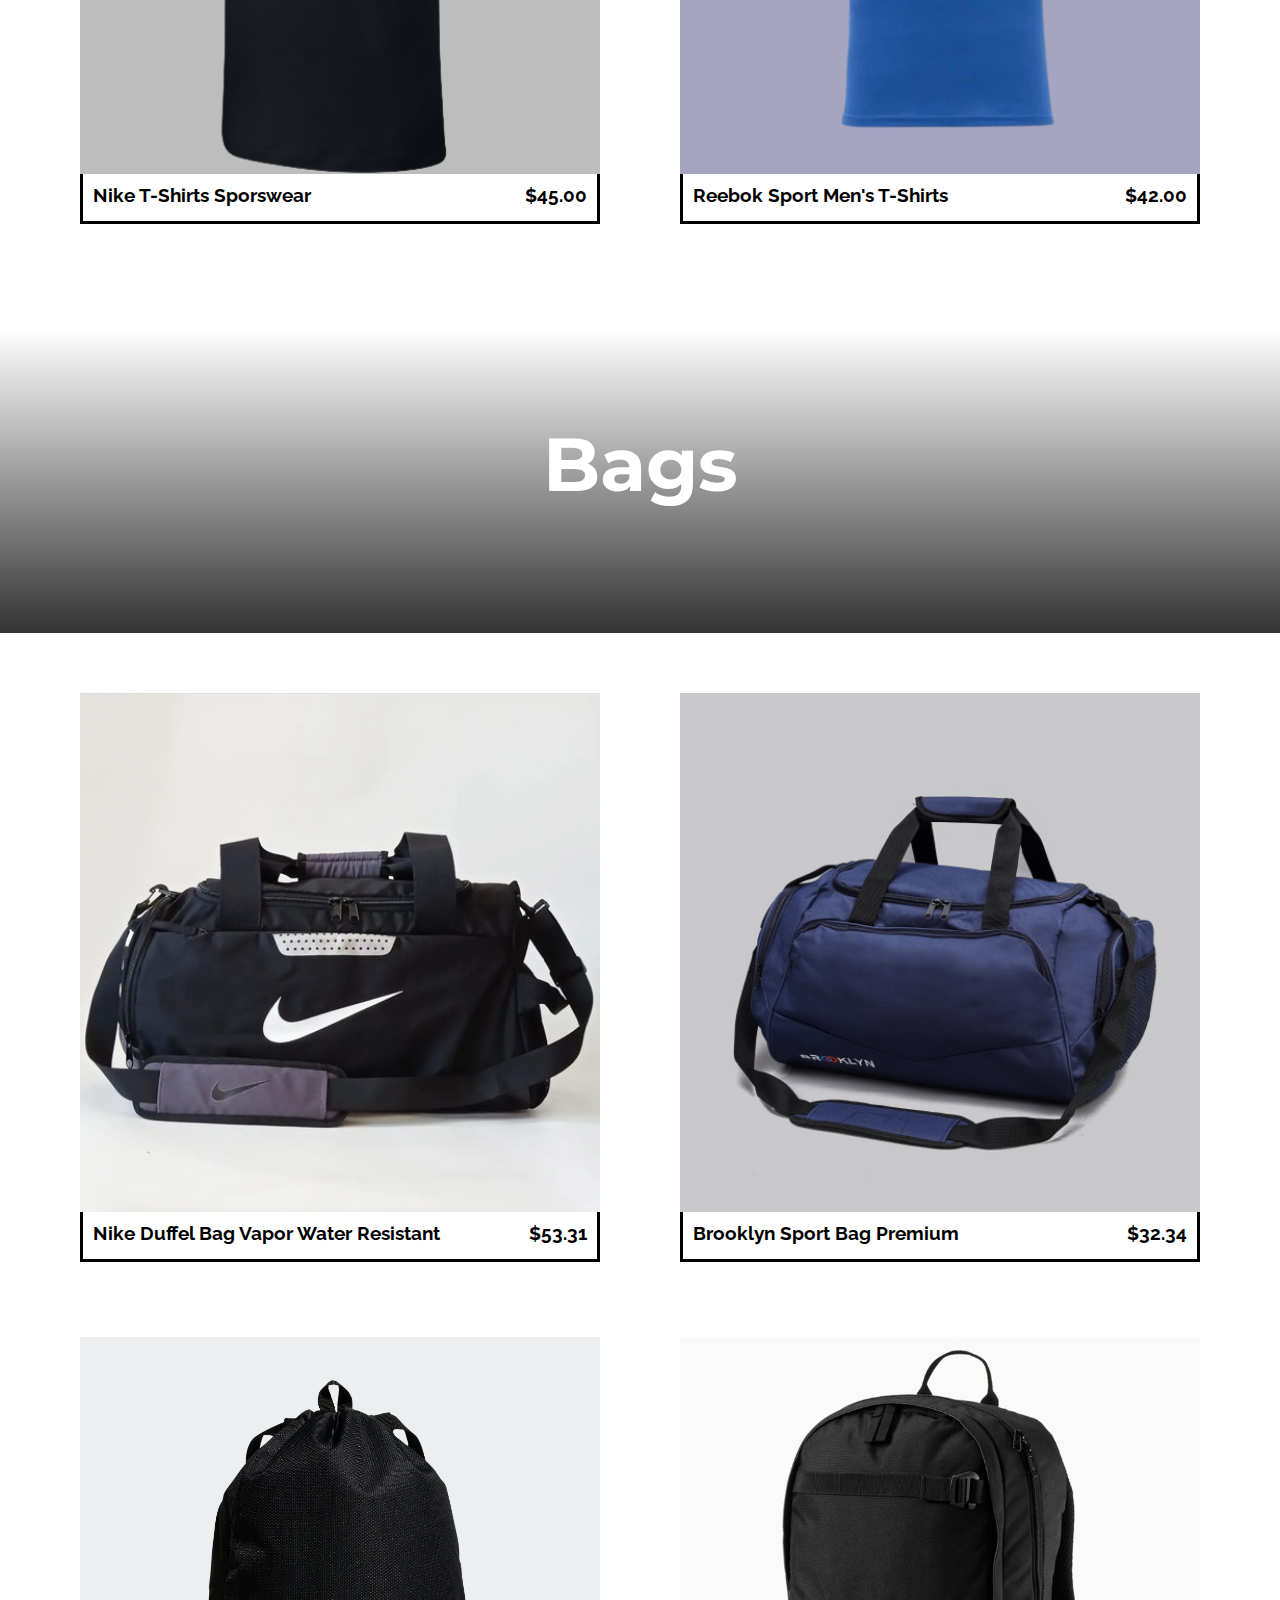
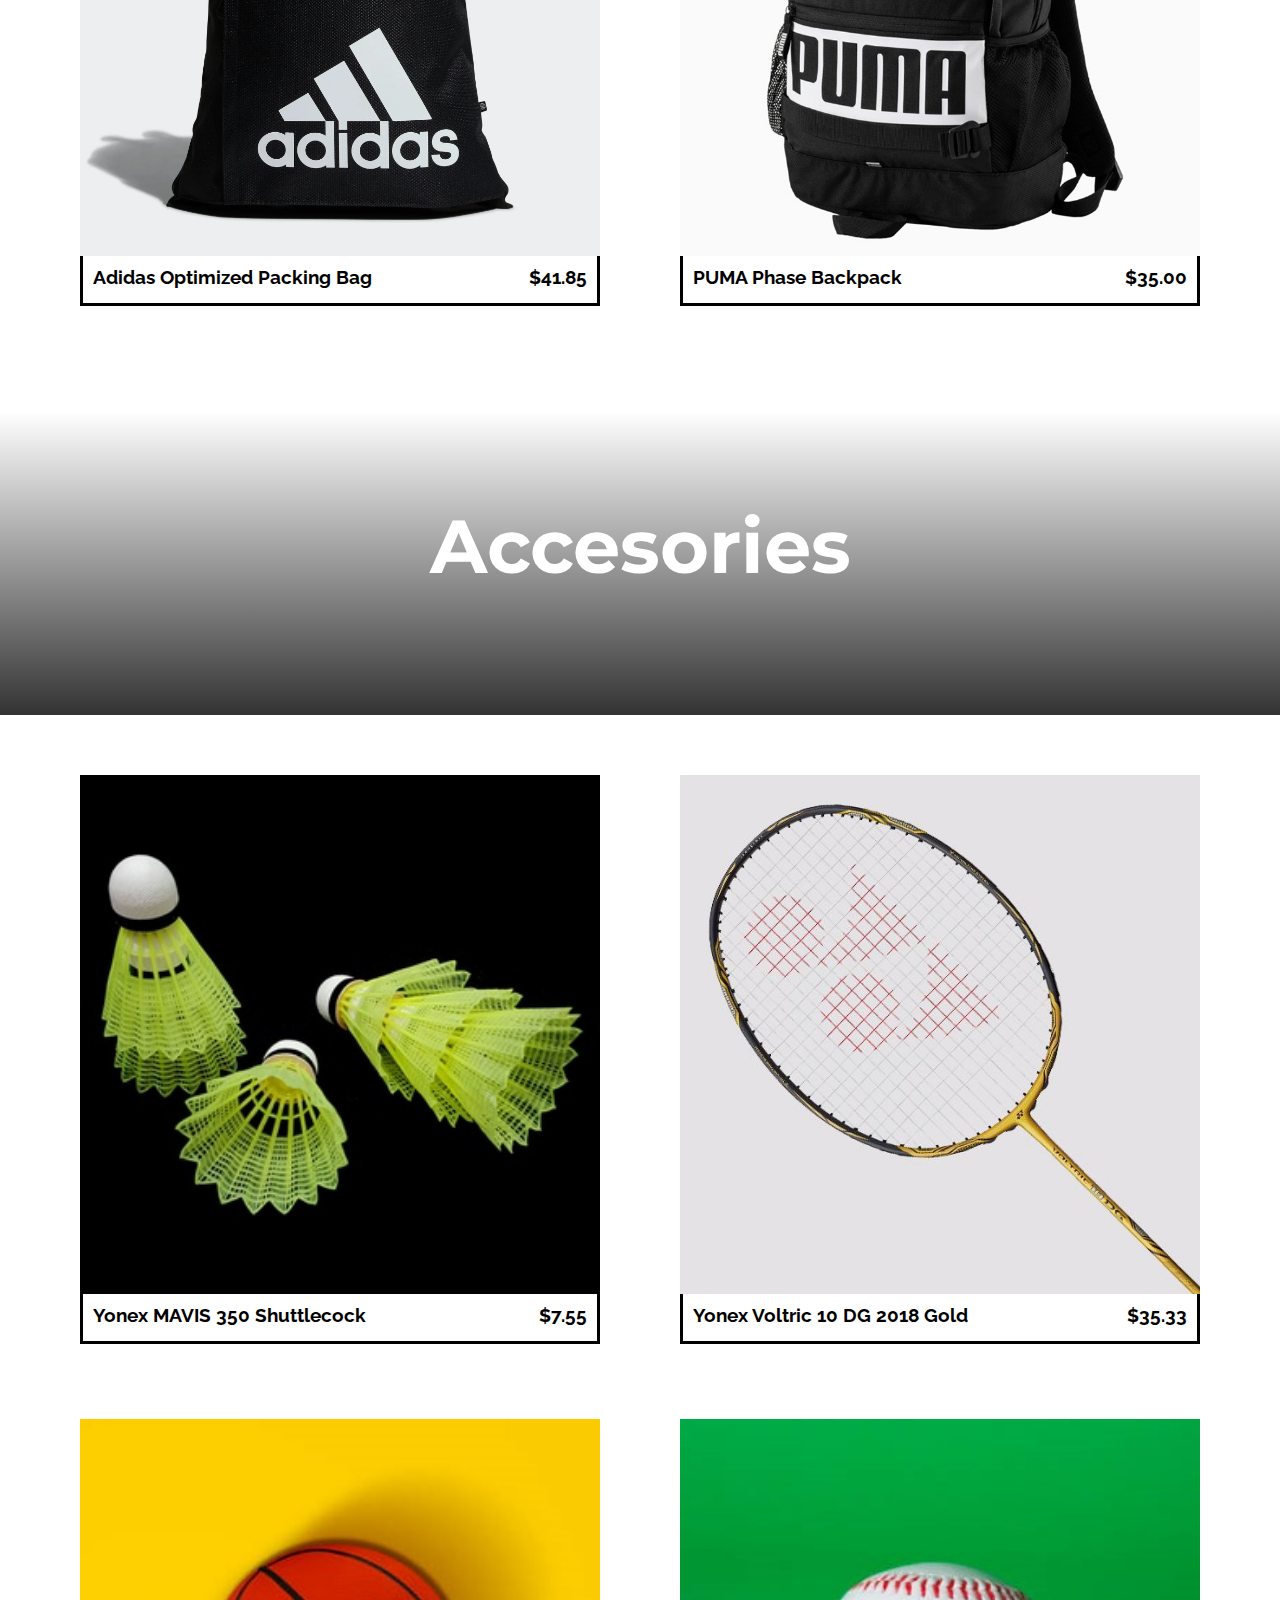
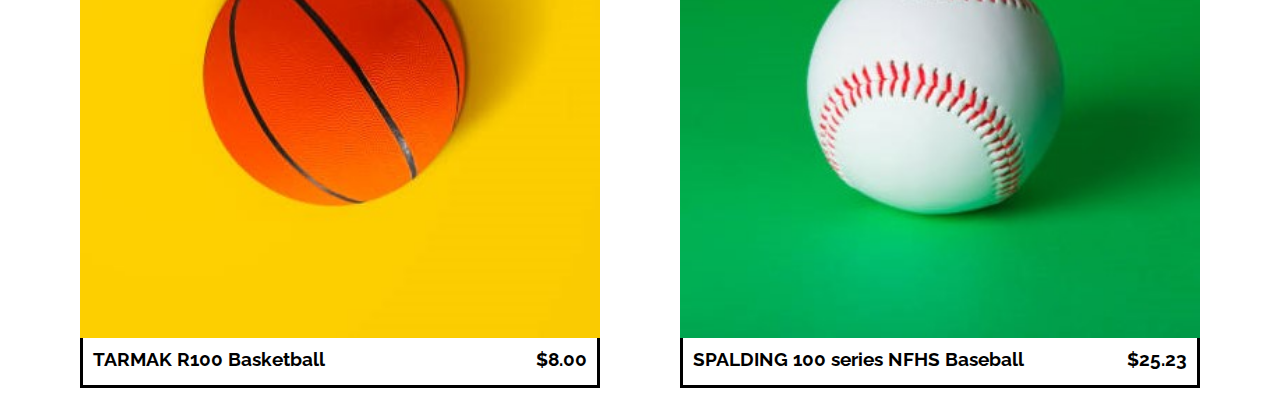
==== commit f2eca916: "cart fix" ====
--- a/pages/index.html
+++ b/pages/index.html
@@ -20,53 +20,69 @@
           src="/img/shopping-cart.png"
           alt="cart.png"
           id="cartlogo"
-          onclick="visi()"
-        />
+          onclick="visi()" />
       </div>
     </nav>
     <div class="minicart-items container" id="pop">
-      <div class="cart-row cart-titles">
+      <div class="cart-rowTitle cart-titles">
         <h3 class="cart-column product-item">Product</h3>
         <h3 class="cart-column">Price</h3>
         <h3 class="cart-column">Quantity</h3>
       </div>
-      <div class="cart-row">
-        <div class="product-item">
-          <img src="/img/saaaa.jpg" alt="" class="cart-img" />
-          <p class="productname">Alt-Red</p>
-        </div>
-        <p class="price cart-column">$29.99</p>
-        <div class="cart-buttonsz">
-          <input type="number" name="item-quantity" id="item-quantity" />
-          <button class="remove-item" id="remove-item">REMOVE</button>
-        </div>
-      </div>
-      <div class="cart-row">
-        <div class="product-item">
-          <img src="/img/INter.jpg" alt="" class="cart-img" />
-          <p class="productname">70-Yunika</p>
-        </div>
-        <p class="price cart-column">$15.50</p>
-        <div class="cart-buttonsz">
-          <input type="number" name="item-quantity" id="item-quantity" />
-          <button class="remove-item" id="remove-item">REMOVE</button>
-        </div>
-      </div>
-      <div class="cart-row">
-        <div class="product-item">
-          <img src="/img/saaaa.jpg" alt="" class="cart-img" />
-          <p class="productname">Alt-Red</p>
-        </div>
-        <p class="price cart-column">$29.99</p>
-        <div class="cart-buttonsz">
-          <input type="number" name="item-quantity" id="item-quantity" />
-          <button class="remove-item" id="remove-item">REMOVE</button>
+      <div class="cart-itemsz">
+        <div class="cart-row">
+          <div class="product-item">
+            <img src="/img/saaaa.jpg" alt="" class="cart-img" />
+            <p class="productname">Alt-Red</p>
+          </div>
+          <p class="price cart-column">$19.20</p>
+          <div class="cart-buttonsz">
+            <input
+              type="number"
+              name="item-quantity"
+              id="item-quantity"
+              class="item-quantity"
+              value="1" />
+            <button class="remove-item" id="remove-item">REMOVE</button>
+          </div>
+        </div>
+        <div class="cart-row">
+          <div class="product-item">
+            <img src="/img/INter.jpg" alt="" class="cart-img" />
+            <p class="productname">70-Yunika</p>
+          </div>
+          <p class="price cart-column">$15.50</p>
+          <div class="cart-buttonsz">
+            <input
+              type="number"
+              name="item-quantity"
+              id="item-quantity"
+              class="item-quantity"
+              value="1" />
+            <button class="remove-item" id="remove-item">REMOVE</button>
+          </div>
+        </div>
+        <div class="cart-row">
+          <div class="product-item">
+            <img src="/img/saaaa.jpg" alt="" class="cart-img" />
+            <p class="productname">Alt-Red</p>
+          </div>
+          <p class="price cart-column">$24.50</p>
+          <div class="cart-buttonsz">
+            <input
+              type="number"
+              name="item-quantity"
+              id="item-quantity"
+              class="item-quantity"
+              value="1" />
+            <button class="remove-item" id="remove-item">REMOVE</button>
+          </div>
         </div>
       </div>
       <div class="minicart-footer">
         <div class="Tprice">
           <h1>Total</h1>
-          <h2 class="Resprice">$47.00</h2>
+          <h2 class="Resprice">$0.00</h2>
         </div>
         <div class="Fbuttons">
           <a href="#" class="whab">Checkout</a>
@@ -96,8 +112,11 @@
           <p id="p2">
             Fast delivery, easy payment with many methods, fast and best
             service, and unlimited discount events!
-          </p>
-        </div>
+          </p>          
+        </div>  
+        <p class="paragraf-footer">
+          Check it out and have a good time shopping at our store!
+        </p>
       </div>
     </div>
 
@@ -105,40 +124,49 @@
       <h1>Best Seller</h1>
       <div class="card-container">
         <div class="card-item">
-          <img src="/img/Nike Revolution 5.jpg" alt="nike.png" />
-          <p class="title-card-column">Nike Revolution 5</p>
+          <img
+            src="/img/Nike Revolution 5.jpg"
+            alt="nike.png"
+            class="shop-item-image s-i-img" />
+          <p class="title-card-column s-i-t">Nike Revolution 5</p>
           <div class="card-footer">
-            <p class="price-card-column">$50.97</p>
-            <button class="button-card-column">+ ADD TO CART</button>
+            <p class="price-card-column s-i-p">$50.97</p>
+            <button class="shop-item-button s-i-b">+ ADD TO CART</button>
           </div>
         </div>
         <div class="card-item">
-          <img src="/img/Adidas Adicolor Backpack.jpg" alt="adidas.png" />
-          <p class="title-card-column">Adidas Adicolor Backpack</p>
+          <img
+            src="/img/Adidas Adicolor Backpack.jpg"
+            alt="adidas.png"
+            class="shop-item-image s-i-img" />
+          <p class="title-card-column s-i-t">Adidas Adicolor Backpack</p>
           <div class="card-footer">
-            <p class="price-card-column">$38.95</p>
-            <button class="button-card-column">+ ADD TO CART</button>
+            <p class="price-card-column s-i-p">$38.95</p>
+            <button class="shop-item-button s-i-b">+ ADD TO CART</button>
           </div>
         </div>
         <div class="card-item">
-          <img src="/img/PUMA Men's Evercat Alloy.jpg" alt="PUMA.png" />
+          <img
+            src="/img/PUMA Men's Evercat Alloy.jpg"
+            alt="PUMA.png"
+            class="shop-item-image" />
           <p class="title-card-column">PUMA Men's Evercat Alloy Baseball Cap</p>
           <div class="card-footer">
             <p class="price-card-column">$29.65</p>
-            <button class="button-card-column">+ ADD TO CART</button>
+            <button class="shop-item-button">+ ADD TO CART</button>
           </div>
         </div>
         <div class="card-item">
           <img
             src="/img/T-Shirt Essentials Single Jersey Embroidered Small Logo.jpg"
             alt=""
-          />
+            class="shop-item-image" />
           <p class="title-card-column">
             T-Shirt Essentials Single Jersey Embroidered
           </p>
           <div class="card-footer">
             <p class="price-card-column">$29.00</p>
-            <button class="button-card-column">+ ADD TO CART</button>
+            <button class="shop-item-button">+ ADD TO CART</button>
           </div>
         </div>
       </div>
@@ -155,288 +183,308 @@
 
     <div class="categories">
       <div class="categories-container shoes">
-        <a href="Cat-shoes.html" class="paragraf-categories">Shoes</a>
+        <a href="#shoes" class="paragraf-categories">Shoes</a>
       </div>
       <div class="categories-container t-shirts">
-        <a href="Cat-tshirts.html" class="paragraf-categories">T-Shirts</a>
+        <a href="#tshirts" class="paragraf-categories">T-Shirts</a>
       </div>
       <div class="categories-container bags">
-        <a href="Cat-bags.html" class="paragraf-categories">Bags</a>
+        <a href="#bags" class="paragraf-categories">Bags</a>
       </div>
       <div class="categories-container accesories">
-        <a href="Cat-accesories.html" class="paragraf-categories">Accesories</a>
-      </div>
-    </div>
-
-
-<!------------------------------------------ Cat-shoes ---------------------------------------------------->
-
-<div class="cat-header">
-  <h3 class="title-header background-header-shoes">Shoes</h3>
-</div>
-<div class="cat-card">
-  <div class="cat-card-container">
-    <div class="image-gradient">
-      <button id="Add">+</button>
-      <img src="/img/Rectangle 49.jpg" alt="card.png" />
-    </div>
-    <div class="cat-bottom">
-      <div class="left-side">
-        <h3 class="cat-product-name">Nike Andorra-R</h3>
-      </div>
-      <div class="right-side">
-        <h3 class="cat-product-price">$45.13</h3>
-      </div>
-    </div>
-  </div>
-
-  <div class="cat-card-container">
-    <div class="image-gradient">
-      <button id="Add">+</button>
-      <img src="/img/nike supperep go.jpg" alt="card.png" />
-    </div>
-    <div class="cat-bottom">
-      <div class="left-side">
-        <h3 class="cat-product-name">Nike SupeRep Go</h3>
-      </div>
-      <div class="right-side">
-        <h3 class="cat-product-price">$70.97</h3>
-      </div>
-    </div>
-  </div>
-
-  <div class="cat-card-container">
-    <div class="image-gradient">
-      <button id="Add">+</button>
-      <img src="/img/puma basket classic sneaker.jpg" alt="card.png" />
-    </div>
-    <div class="cat-bottom">
-      <div class="left-side">
-        <h3 class="cat-product-name">PUMA Basket Classic Sneakers</h3>
-      </div>
-      <div class="right-side">
-        <h3 class="cat-product-price">$48.97</h3>
-      </div>
-    </div>
-  </div>
-
-  <div class="cat-card-container">
-    <div class="image-gradient">
-      <button id="Add">+</button>
-      <img src="/img/nike apparel.jpg" alt="card.png" />
-    </div>
-    <div class="cat-bottom">
-      <div class="left-side">
-        <h3 class="cat-product-name">Nike Apparel</h3>
-      </div>
-      <div class="right-side">
-        <h3 class="cat-product-price">$40.00</h3>
-      </div>
-    </div>
-  </div>
-</div>
-
-<!------------------------------------------ Cat-Tshirts ---------------------------------------------------->
-
-<div class="cat-header">
-  <h3 class="title-header background-header-tshirts">T-shirts</h3>
-</div>
-<div class="cat-card">
-  <div class="cat-card-container">
-    <div class="image-gradient">
-      <button id="Add">+</button>
-      <img src="/img/Kaus-Pria-Graphic-Concept.jpg" alt="card.png" id="cat-tshirts">
-    </div>
-    <div class="cat-bottom">
-      <div class="left-side">
-        <h3 class="cat-product-name">Graphic Tee Concept Men</h3>
-      </div>
-      <div class="right-side">
-        <h3 class="cat-product-price">$40.00</h3>
-      </div>
-    </div>
-  </div>
-
-  <div class="cat-card-container">
-    <div class="image-gradient">
-      <button  id="Add">+</button>
-      <img src="/img/Adidas heather own the run.jpg" alt="card.png" id="cat-tshirts">
-    </div>
-    <div class="cat-bottom">
-      <div class="left-side">
-        <h3 class="cat-product-name">Adidas Heather Own The Run</h3>
-      </div>
-      <div class="right-side">
-        <h3 class="cat-product-price">$43.96</h3>
-      </div>
-    </div>
-  </div>
-
-  <div class="cat-card-container">
-    <div class="image-gradient">
-      <button  id="Add">+</button>
-      <img src="/img/Nike tshirts sportswear.png" alt="card.png" id="cat-tshirts">
-    </div>
-    <div class="cat-bottom">
-      <div class="left-side">
-        <h3 class="cat-product-name">Nike T-Shirts Sporswear</h3>
-      </div>
-      <div class="right-side">
-        <h3 class="cat-product-price">$45.00</h3>
-      </div>
-    </div>
-  </div>
-
-  <div class="cat-card-container">
-    <div class="image-gradient">
-      <button  id="Add">+</button>
-      <img src="/img/Reebok Sport Mens tshirts.png" alt="card.png" id="cat-tshirts">
-    </div>
-    <div class="cat-bottom">
-      <div class="left-side">
-        <h3 class="cat-product-name">Reebok Sport Men's T-Shirts</h3>
-      </div>
-      <div class="right-side">
-        <h3 class="cat-product-price">$42.00</h3>
-      </div>
-    </div>
-  </div>
-</div>
-
-<!------------------------------------------ Cat-Bags ---------------------------------------------------->
-
-<div class="cat-header">
-  <h3 class="title-header background-header-bags">Bags</h3>
-</div>
-<div class="cat-card">
-  <div class="cat-card-container">
-    <div class="image-gradient">
-      <button id="Add">+</button>
-      <img src="/img/nike bag.jpg" alt="card.png" />
-    </div>
-    <div class="cat-bottom">
-      <div class="left-side">
-        <h3 class="cat-product-name">Nike Duffel Bag Vapor Water Resistant</h3>
-      </div>
-      <div class="right-side">
-        <h3 class="cat-product-price">$53.31</h3>
-      </div>
-    </div>
-  </div>
-
-  <div class="cat-card-container">
-    <div class="image-gradient">
-      <button id="Add">+</button>
-      <img src="/img/brooklyn bag.jpg" alt="card.png" />
-    </div>
-    <div class="cat-bottom">
-      <div class="left-side">
-        <h3 class="cat-product-name">Brooklyn Sport Bag Premium</h3>
-      </div>
-      <div class="right-side">
-        <h3 class="cat-product-price">$32.34</h3>
-      </div>
-    </div>
-  </div>
-
-  <div class="cat-card-container">
-    <div class="image-gradient">
-      <button id="Add">+</button>
-      <img src="/img/adidas bag.jpg" alt="card.png" />
-    </div>
-    <div class="cat-bottom">
-      <div class="left-side">
-        <h3 class="cat-product-name">Adidas Optimized Packing Bag</h3>
-      </div>
-      <div class="right-side">
-        <h3 class="cat-product-price">$41.85</h3>
-      </div>
-    </div>
-  </div>
-
-  <div class="cat-card-container">
-    <div class="image-gradient">
-      <button id="Add">+</button>
-      <img src="/img/puma bag.jpg" alt="card.png" />
-    </div>
-    <div class="cat-bottom">
-      <div class="left-side">
-        <h3 class="cat-product-name">PUMA Phase Backpack</h3>
-      </div>
-      <div class="right-side">
-        <h3 class="cat-product-price">$35.00</h3>
-      </div>
-    </div>
-  </div>
-</div>
-
-<!------------------------------------------ Cat-Accesories ---------------------------------------------------->
-
-<div class="cat-header">
-  <h3 class="title-header background-header-accesories">Accesories</h3>
-</div>
-<div class="cat-card">
-  <div class="cat-card-container">
-    <div class="image-gradient">
-      <button id="Add">+</button>
-      <img src="/img/yonex.jpg" alt="card.png" />
-    </div>
-    <div class="cat-bottom">
-      <div class="left-side">
-        <h3 class="cat-product-name">Yonex MAVIS 350 Shuttlecock</h3>
-      </div>
-      <div class="right-side">
-        <h3 class="cat-product-price">$7.55</h3>
-      </div>
-    </div>
-  </div>
-
-  <div class="cat-card-container">
-    <div class="image-gradient">
-      <button id="Add">+</button>
-      <img src="/img/yonex raket.jpg" alt="card.png" />
-    </div>
-    <div class="cat-bottom">
-      <div class="left-side">
-        <h3 class="cat-product-name">Yonex Voltric 10 DG 2018 Gold</h3>
-      </div>
-      <div class="right-side">
-        <h3 class="cat-product-price">$35.33</h3>
-      </div>
-    </div>
-  </div>
-
-  <div class="cat-card-container">
-    <div class="image-gradient">
-      <button id="Add">+</button>
-      <img src="/img/basketball 1.jpg" alt="card.png" />
-    </div>
-    <div class="cat-bottom">
-      <div class="left-side">
-        <h3 class="cat-product-name">TARMAK R100 Basketball</h3>
-      </div>
-      <div class="right-side">
-        <h3 class="cat-product-price">$8.00</h3>
-      </div>
-    </div>
-  </div>
-
-  <div class="cat-card-container">
-    <div class="image-gradient">
-      <button id="Add">+</button>
-      <img src="/img/bola kasti 1.jpg" alt="card.png" />
-    </div>
-    <div class="cat-bottom">
-      <div class="left-side">
-        <h3 class="cat-product-name">SPALDING 100 series NFHS Baseball</h3>
-      </div>
-      <div class="right-side">
-        <h3 class="cat-product-price">$25.23</h3>
-      </div>
-    </div>
-  </div>
-</div>
-
+        <a href="#accesories" class="paragraf-categories">Accesories</a>
+      </div>
+    </div>
+
+    <!------------------------------------------ Cat-shoes ---------------------------------------------------->
+
+    <div class="cat-header" id="shoes">
+      <h3 class="title-header background-header-shoes">Shoes</h3>
+    </div>
+    <div class="cat-card">
+      <div class="cat-card-container">
+        <div class="image-gradient">
+          <button id="Add" class="s-i-b">+</button>
+          <img src="/img/Rectangle 49.jpg" class="s-i-img" alt="card.png" />
+        </div>
+        <div class="cat-bottom">
+          <div class="left-side">
+            <h3 class="cat-product-name s-i-t">Nike Andorra-R</h3>
+          </div>
+          <div class="right-side">
+            <h3 class="cat-product-price s-i-p">$45.13</h3>
+          </div>
+        </div>
+      </div>
+
+      <div class="cat-card-container">
+        <div class="image-gradient">
+          <button id="Add" class="s-i-b">+</button>
+          <img src="/img/nike supperep go.jpg" class="s-i-img" alt="card.png" />
+        </div>
+        <div class="cat-bottom">
+          <div class="left-side">
+            <h3 class="cat-product-name s-i-t">Nike SupeRep Go</h3>
+          </div>
+          <div class="right-side">
+            <h3 class="cat-product-price s-i-p">$70.97</h3>
+          </div>
+        </div>
+      </div>
+
+      <div class="cat-card-container">
+        <div class="image-gradient">
+          <button id="Add" class="s-i-b">+</button>
+          <img src="/img/puma basket classic sneaker.jpg" class="s-i-img" alt="card.png" />
+        </div>
+        <div class="cat-bottom">
+          <div class="left-side">
+            <h3 class="cat-product-name s-i-t">PUMA Basket Classic Sneakers</h3>
+          </div>
+          <div class="right-side">
+            <h3 class="cat-product-price s-i-p">$48.97</h3>
+          </div>
+        </div>
+      </div>
+
+      <div class="cat-card-container">
+        <div class="image-gradient">
+          <button id="Add" class="s-i-b">+</button>
+          <img src="/img/nike apparel.jpg" class="s-i-img" alt="card.png" />
+        </div>
+        <div class="cat-bottom">
+          <div class="left-side">
+            <h3 class="cat-product-name s-i-t">Nike Apparel</h3>
+          </div>
+          <div class="right-side">
+            <h3 class="cat-product-price s-i-p">$40.00</h3>
+          </div>
+        </div>
+      </div>
+    </div>
+
+    <!------------------------------------------ Cat-Tshirts ---------------------------------------------------->
+
+    <div class="cat-header" id="tshirts">
+      <h3 class="title-header background-header-tshirts">T-shirts</h3>
+    </div>
+    <div class="cat-card">
+      <div class="cat-card-container">
+        <div class="image-gradient">
+          <button id="Add" class="s-i-b">+</button>
+          <img
+            src="/img/Kaus-Pria-Graphic-Concept.jpg"
+            alt="card.png"
+            id="cat-tshirts" 
+            class="s-i-img"
+            />
+        </div>
+        <div class="cat-bottom">
+          <div class="left-side">
+            <h3 class="cat-product-name s-i-t">Graphic Tee Concept Men</h3>
+          </div>
+          <div class="right-side">
+            <h3 class="cat-product-price s-i-p">$40.00</h3>
+          </div>
+        </div>
+      </div>
+
+      <div class="cat-card-container">
+        <div class="image-gradient">
+          <button id="Add" class="s-i-b">+</button>
+          <img
+            src="/img/Adidas heather own the run.jpg"
+            alt="card.png"
+            id="cat-tshirts" 
+            class="s-i-img"
+            />
+        </div>
+        <div class="cat-bottom">
+          <div class="left-side">
+            <h3 class="cat-product-name s-i-t">Adidas Heather Own The Run</h3>
+          </div>
+          <div class="right-side">
+            <h3 class="cat-product-price s-i-p">$43.96</h3>
+          </div>
+        </div>
+      </div>
+
+      <div class="cat-card-container">
+        <div class="image-gradient">
+          <button id="Add" class="s-i-b">+</button>
+          <img
+            src="/img/Nike tshirts sportswear.png"
+            alt="card.png"
+            id="cat-tshirts" 
+            class="s-i-img"
+            />
+        </div>
+        <div class="cat-bottom">
+          <div class="left-side">
+            <h3 class="cat-product-name s-i-t">Nike T-Shirts Sporswear</h3>
+          </div>
+          <div class="right-side">
+            <h3 class="cat-product-price s-i-p">$45.00</h3>
+          </div>
+        </div>
+      </div>
+
+      <div class="cat-card-container">
+        <div class="image-gradient">
+          <button id="Add" class="s-i-b">+</button>
+          <img
+            src="/img/Reebok Sport Mens tshirts.png"
+            alt="card.png"
+            id="cat-tshirts" 
+            class="s-i-img"
+            />
+        </div>
+        <div class="cat-bottom">
+          <div class="left-side">
+            <h3 class="cat-product-name s-i-t">Reebok Sport Men's T-Shirts</h3>
+          </div>
+          <div class="right-side">
+            <h3 class="cat-product-price s-i-p">$42.00</h3>
+          </div>
+        </div>
+      </div>
+    </div>
+
+    <!------------------------------------------ Cat-Bags ---------------------------------------------------->
+
+    <div class="cat-header" id="bags">
+      <h3 class="title-header background-header-bags">Bags</h3>
+    </div>
+    <div class="cat-card">
+      <div class="cat-card-container">
+        <div class="image-gradient">
+          <button id="Add" class="s-i-b">+</button>
+          <img src="/img/nike bag.jpg" class="s-i-img" alt="card.png" />
+        </div>
+        <div class="cat-bottom">
+          <div class="left-side">
+            <h3 class="cat-product-name s-i-t">
+              Nike Duffel Bag Vapor Water Resistant
+            </h3>
+          </div>
+          <div class="right-side">
+            <h3 class="cat-product-price s-i-p">$53.31</h3>
+          </div>
+        </div>
+      </div>
+
+      <div class="cat-card-container">
+        <div class="image-gradient">
+          <button id="Add" class="s-i-b">+</button>
+          <img src="/img/brooklyn bag.jpg" class="s-i-img" alt="card.png" />
+        </div>
+        <div class="cat-bottom">
+          <div class="left-side">
+            <h3 class="cat-product-name s-i-t">Brooklyn Sport Bag Premium</h3>
+          </div>
+          <div class="right-side">
+            <h3 class="cat-product-price s-i-p">$32.34</h3>
+          </div>
+        </div>
+      </div>
+
+      <div class="cat-card-container">
+        <div class="image-gradient">
+          <button id="Add" class="s-i-b">+</button>
+          <img src="/img/adidas bag.jpg" class="s-i-img" alt="card.png" />
+        </div>
+        <div class="cat-bottom">
+          <div class="left-side">
+            <h3 class="cat-product-name s-i-t">Adidas Optimized Packing Bag</h3>
+          </div>
+          <div class="right-side">
+            <h3 class="cat-product-price s-i-p">$41.85</h3>
+          </div>
+        </div>
+      </div>
+
+      <div class="cat-card-container">
+        <div class="image-gradient">
+          <button id="Add" class="s-i-b">+</button>
+          <img src="/img/puma bag.jpg" class="s-i-img" alt="card.png" />
+        </div>
+        <div class="cat-bottom">
+          <div class="left-side">
+            <h3 class="cat-product-name s-i-t">PUMA Phase Backpack</h3>
+          </div>
+          <div class="right-side">
+            <h3 class="cat-product-price s-i-p">$35.00</h3>
+          </div>
+        </div>
+      </div>
+    </div>
+
+    <!------------------------------------------ Cat-Accesories ---------------------------------------------------->
+
+    <div class="cat-header" id="accesories">
+      <h3 class="title-header background-header-accesories">Accesories</h3>
+    </div>
+    <div class="cat-card">
+      <div class="cat-card-container">
+        <div class="image-gradient">
+          <button id="Add" class="s-i-b">+</button>
+          <img src="/img/yonex.jpg" class="s-i-img" alt="card.png" />
+        </div>
+        <div class="cat-bottom">
+          <div class="left-side">
+            <h3 class="cat-product-name s-i-t">Yonex MAVIS 350 Shuttlecock</h3>
+          </div>
+          <div class="right-side">
+            <h3 class="cat-product-price s-i-p">$7.55</h3>
+          </div>
+        </div>
+      </div>
+
+      <div class="cat-card-container">
+        <div class="image-gradient">
+          <button id="Add" class="s-i-b">+</button>
+          <img src="/img/yonex raket.jpg" class="s-i-img" alt="card.png" />
+        </div>
+        <div class="cat-bottom">
+          <div class="left-side">
+            <h3 class="cat-product-name s-i-t">Yonex Voltric 10 DG 2018 Gold</h3>
+          </div>
+          <div class="right-side">
+            <h3 class="cat-product-price s-i-p">$35.33</h3>
+          </div>
+        </div>
+      </div>
+
+      <div class="cat-card-container">
+        <div class="image-gradient">
+          <button id="Add" class="s-i-b">+</button>
+          <img src="/img/basketball 1.jpg" class="s-i-img" alt="card.png" />
+        </div>
+        <div class="cat-bottom">
+          <div class="left-side">
+            <h3 class="cat-product-name s-i-t">TARMAK R100 Basketball</h3>
+          </div>
+          <div class="right-side">
+            <h3 class="cat-product-price s-i-p">$8.00</h3>
+          </div>
+        </div>
+      </div>
+
+      <div class="cat-card-container">
+        <div class="image-gradient">
+          <button id="Add" class="s-i-b">+</button>
+          <img src="/img/bola kasti 1.jpg" class="s-i-img" alt="card.png" />
+        </div>
+        <div class="cat-bottom">
+          <div class="left-side">
+            <h3 class="cat-product-name s-i-t">SPALDING 100 series NFHS Baseball</h3>
+          </div>
+          <div class="right-side">
+            <h3 class="cat-product-price s-i-p">$25.23</h3>
+          </div>
+        </div>
+      </div>
+    </div>
 
     <!-- kasi spasi gede sebelum script js ini! -->
     <script src="/Cart.js" async></script>
--- a/styles.css
+++ b/styles.css
@@ -5,9 +5,17 @@
   box-sizing: border-box;
   margin: 0;
 }
+html {
+  overflow-x: hidden;
+  scroll-behavior: smooth;
+}
 :root {
   --title-font: "Montserrat", sans-serif;
   --scnd-font: "Raleway", sans-serif;
+}
+.cart-rowTitle {
+  display: flex;
+  justify-content: space-between;
 }
 .titlebar {
   font-size: 3rem;
@@ -108,7 +116,7 @@
   text-align: justify;
   position: relative;
   left: 60px;
-  margin-top: 17px;
+  margin-top: 60px;
 }
 
 .content-container .right-side .paragraf-bottom #p1 {
@@ -120,6 +128,12 @@
   position: relative;
   left: 160px;
   padding-top: 20px;
+}
+
+.content-container .right-side .paragraf-footer {
+  text-align: center;
+  margin-top: 100px;
+  margin-right: 65px;
 }
 
 .card {
@@ -184,7 +198,7 @@
   padding-right: 10px;
 }
 
-.button-card-column {
+.shop-item-button {
   border-radius: 100px;
   width: 100%;
   height: 40%;
@@ -289,25 +303,27 @@
   height: 75px;
 }
 
-.minicart-items .product-item {
-  flex-basis: 37%;
-}
 .minicart-items {
-  flex-wrap: wrap;
+  display: block;
+  position: absolute;
+  border-radius: 25px;
+  background-color: #eeecec;
   left: 55%;
   top: 15%;
+  width: 45%;
   visibility: hidden;
-  background-color: #eeecec;
-  width: 45%;
+  padding: 2rem;
+  border: 5px black solid;
+}
+.cart-itemsz .product-item {
+  flex-basis: 37%;
+}
+.cartz-items {
+  flex-wrap: wrap;
   padding-top: 0;
-  border-radius: 25px;
-  border: 5px black solid;
   font-family: var(--scnd-font);
-  display: block;
-  position: absolute;
   transition: all 1s ease-out;
   animation: Fadeout 1s;
-  padding: 2rem;
 }
 .minicart-items.show {
   visibility: visible;
